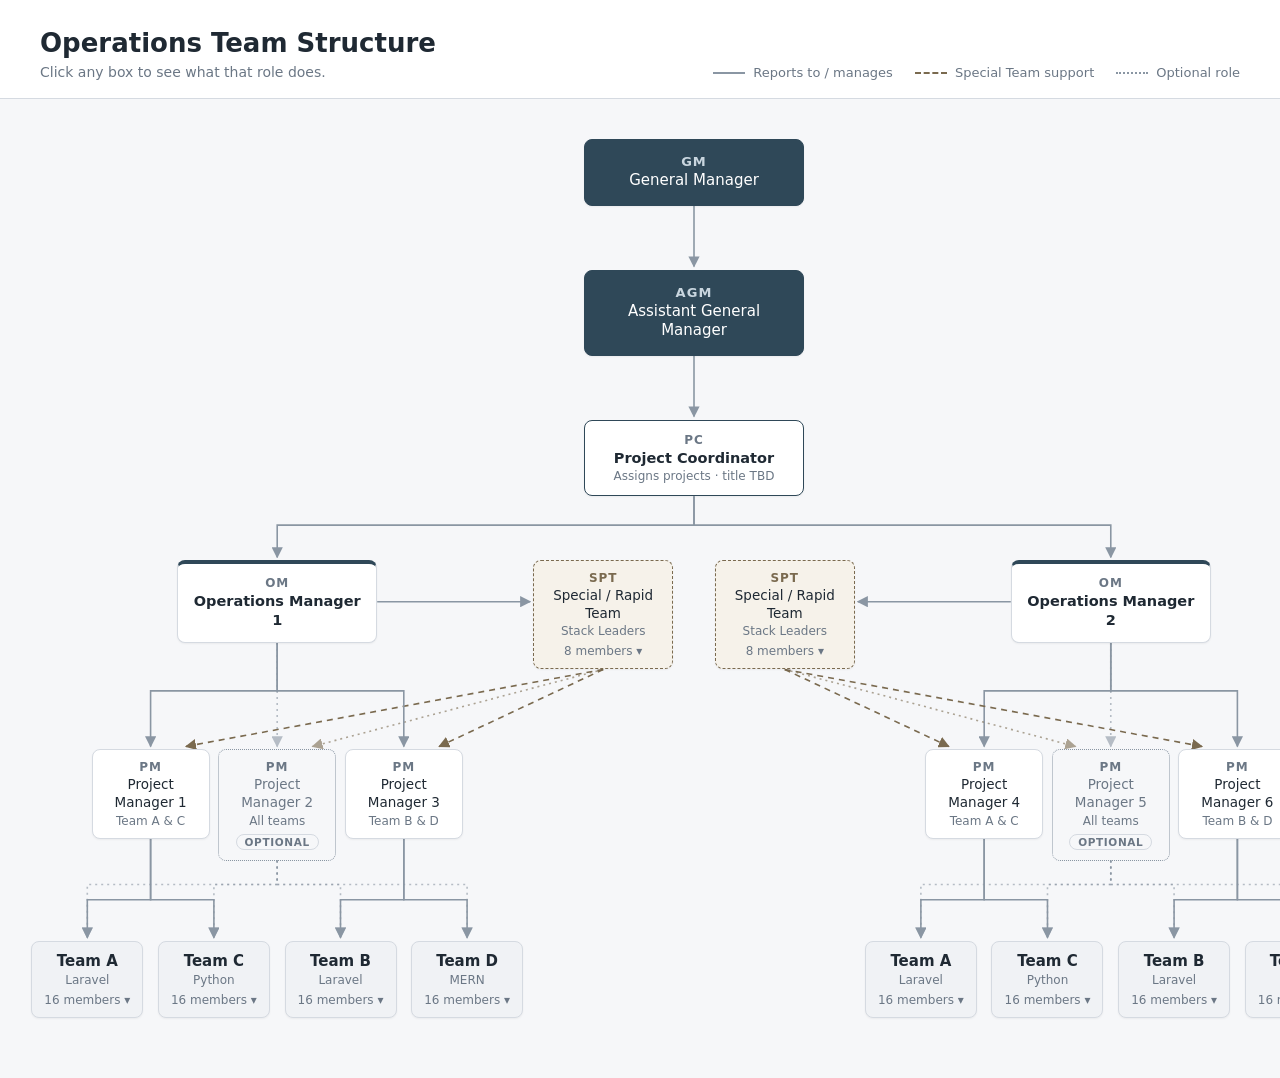
==== index.html @ 200f3fa3 "V1" ====
<!DOCTYPE html>
<html lang="en">
<head>
  <meta charset="UTF-8">
  <meta name="viewport" content="width=device-width, initial-scale=1.0">
  <title>Operations Team Structure</title>
  <link rel="stylesheet" href="style.css">
</head>
<body>

  <header class="page-header">
    <div>
      <h1>Operations Team Structure</h1>
      <p class="hint">Click any box to see what that role does.</p>
    </div>
    <ul class="legend">
      <li><span class="legend-line solid"></span> Reports to / manages</li>
      <li><span class="legend-line dashed"></span> Special Team support</li>
      <li><span class="legend-line optional"></span> Optional role</li>
    </ul>
  </header>

  <main class="chart-scroll">
    <div class="chart" id="chart">
      <svg class="lines" id="lines" aria-hidden="true"></svg>

      <!-- Level 1 -->
      <div class="level">
        <button class="node node--exec" data-id="gm">
          <span class="node-abbr">GM</span>
          <span class="node-title">General Manager</span>
        </button>
      </div>

      <!-- Level 2 -->
      <div class="level">
        <button class="node node--exec" data-id="agm">
          <span class="node-abbr">AGM</span>
          <span class="node-title">Assistant General Manager</span>
        </button>
      </div>

      <!-- Level 3: assigns the projects (final title not decided yet) -->
      <div class="level">
        <button class="node node--pc" data-id="pc">
          <span class="node-abbr">PC</span>
          <span class="node-title">Project Coordinator</span>
          <span class="node-sub">Assigns projects · title TBD</span>
        </button>
      </div>

      <!-- Operations Managers, Special Team, Project Managers, Teams -->
      <div class="org">
        <!-- Operations Manager 1 side -->
        <section class="side side--1">
          <button class="node node--om" data-id="om-1" style="grid-area: om">
            <span class="node-abbr">OM</span>
            <span class="node-title">Operations Manager 1</span>
          </button>
          <button class="node node--special" data-id="spt-1" style="grid-area: spt">
            <span class="node-abbr">SPT</span>
            <span class="node-title">Special / Rapid Team</span>
            <span class="node-sub">Stack Leaders</span>
            <span class="node-meta"></span>
          </button>

          <button class="node node--pm" data-id="pm-1ac" style="grid-area: pac">
            <span class="node-abbr">PM</span><span class="node-title">Project Manager 1</span>
            <span class="node-sub">Team A &amp; C</span>
          </button>
          <button class="node node--pm node--optional" data-id="pm-1all" style="grid-area: pall">
            <span class="node-abbr">PM</span><span class="node-title">Project Manager 2</span>
            <span class="node-sub">All teams</span>
            <span class="node-tag">Optional</span>
          </button>
          <button class="node node--pm" data-id="pm-1bd" style="grid-area: pbd">
            <span class="node-abbr">PM</span><span class="node-title">Project Manager 3</span>
            <span class="node-sub">Team B &amp; D</span>
          </button>

          <button class="node node--team" data-id="team-1a" style="grid-area: ta">
            <span class="node-title">Team A</span><span class="node-sub">Laravel</span><span class="node-meta"></span>
          </button>
          <button class="node node--team" data-id="team-1c" style="grid-area: tc">
            <span class="node-title">Team C</span><span class="node-sub">Python</span><span class="node-meta"></span>
          </button>
          <button class="node node--team" data-id="team-1b" style="grid-area: tb">
            <span class="node-title">Team B</span><span class="node-sub">Laravel</span><span class="node-meta"></span>
          </button>
          <button class="node node--team" data-id="team-1d" style="grid-area: td">
            <span class="node-title">Team D</span><span class="node-sub">MERN</span><span class="node-meta"></span>
          </button>
        </section>

        <!-- Operations Manager 2 side -->
        <section class="side side--2">
          <button class="node node--om" data-id="om-2" style="grid-area: om">
            <span class="node-abbr">OM</span>
            <span class="node-title">Operations Manager 2</span>
          </button>
          <button class="node node--special" data-id="spt-2" style="grid-area: spt">
            <span class="node-abbr">SPT</span>
            <span class="node-title">Special / Rapid Team</span>
            <span class="node-sub">Stack Leaders</span>
            <span class="node-meta"></span>
          </button>

          <button class="node node--pm" data-id="pm-2ac" style="grid-area: pac">
            <span class="node-abbr">PM</span><span class="node-title">Project Manager 4</span>
            <span class="node-sub">Team A &amp; C</span>
          </button>
          <button class="node node--pm node--optional" data-id="pm-2all" style="grid-area: pall">
            <span class="node-abbr">PM</span><span class="node-title">Project Manager 5</span>
            <span class="node-sub">All teams</span>
            <span class="node-tag">Optional</span>
          </button>
          <button class="node node--pm" data-id="pm-2bd" style="grid-area: pbd">
            <span class="node-abbr">PM</span><span class="node-title">Project Manager 6</span>
            <span class="node-sub">Team B &amp; D</span>
          </button>

          <button class="node node--team" data-id="team-2a" style="grid-area: ta">
            <span class="node-title">Team A</span><span class="node-sub">Laravel</span><span class="node-meta"></span>
          </button>
          <button class="node node--team" data-id="team-2c" style="grid-area: tc">
            <span class="node-title">Team C</span><span class="node-sub">Python</span><span class="node-meta"></span>
          </button>
          <button class="node node--team" data-id="team-2b" style="grid-area: tb">
            <span class="node-title">Team B</span><span class="node-sub">Laravel</span><span class="node-meta"></span>
          </button>
          <button class="node node--team" data-id="team-2d" style="grid-area: td">
            <span class="node-title">Team D</span><span class="node-sub">MERN</span><span class="node-meta"></span>
          </button>
        </section>
      </div>
    </div>
  </main>


  <script src="script.js"></script>
</body>
</html>
---- style.css ----
:root {
  --bg: #f6f7f9;
  --surface: #ffffff;
  --text: #1f2933;
  --muted: #6b7785;
  --border: #d5dae1;
  --accent: #2f4858;       /* dark slate – the only strong colour */
  --accent-soft: #e8eef2;
  --line: #8a96a3;
  --special: #7a6a4f;      /* muted brown for the Special Team */
  --special-soft: #f6f2ea;
}

* { box-sizing: border-box; }

body {
  margin: 0;
  font-family: "Segoe UI", system-ui, -apple-system, Roboto, Arial, sans-serif;
  background: var(--bg);
  color: var(--text);
}

/* ---------- Header ---------- */
.page-header {
  display: flex;
  justify-content: space-between;
  align-items: flex-end;
  flex-wrap: wrap;
  gap: 16px;
  padding: 28px 40px 18px;
  border-bottom: 1px solid var(--border);
  background: var(--surface);
}
.page-header h1 { margin: 0; font-size: 26px; font-weight: 600; }
.hint { margin: 6px 0 0; color: var(--muted); font-size: 14px; }

.legend { list-style: none; margin: 0; padding: 0; display: flex; gap: 22px; font-size: 13px; color: var(--muted); }
.legend li { display: flex; align-items: center; gap: 8px; }
.legend-line { width: 32px; border-top: 2px solid var(--line); }
.legend-line.dashed { border-top: 2px dashed var(--special); }
.legend-line.optional { border-top: 2px dotted var(--line); }

/* ---------- Chart ---------- */
.chart-scroll { overflow-x: auto; padding: 40px 24px 60px; }

.chart {
  position: relative;
  min-width: 1340px;
  max-width: 1600px;
  margin: 0 auto;
}

.lines {
  position: absolute;
  inset: 0;
  width: 100%;
  height: 100%;
  pointer-events: none;
  overflow: visible;
}
.lines path { fill: none; stroke: var(--line); stroke-width: 1.6; transition: opacity .2s; }
.lines path.dashed { stroke: var(--special); stroke-dasharray: 6 5; }
.lines path.optional { stroke-dasharray: 2 4; opacity: .6; }
.lines marker path { fill: var(--line); stroke: none; }
.lines marker#arrow-special path { fill: var(--special); }

/* When a box is selected, fade the lines that are not connected to it */
.chart.has-selection .lines path.edge { opacity: .15; }
.chart.has-selection .lines path.edge.active { opacity: 1; stroke-width: 2.2; }

.level { display: flex; justify-content: center; margin-bottom: 64px; }

.org {
  display: grid;
  grid-template-columns: 1fr 1fr;
  gap: 36px;
}

/* Each side uses 8 narrow columns (every team takes 2) plus one column
   for its Special Team, which sits on the inner side next to the OM. */
.side {
  display: grid;
  row-gap: 80px;
  align-items: start;  /* expanding a team box must not move its neighbours */
  justify-items: center;
}
.side--1 {
  grid-template-columns: repeat(8, 1fr) 2.3fr;
  grid-template-areas:
    "om om om  om   om   om  om om spt"
    ".  pac pac pall pall pbd pbd . ."
    "ta ta tc  tc   tb   tb  td td .";
}
.side--2 {
  grid-template-columns: 2.3fr repeat(8, 1fr);
  grid-template-areas:
    "spt om om  om   om   om  om  om om"
    ".   .  pac pac  pall pall pbd pbd ."
    ".   ta ta  tc   tc   tb  tb  td td";
}

/* ---------- Boxes ---------- */
.node {
  position: relative;
  z-index: 1;
  display: flex;
  flex-direction: column;
  align-items: center;
  gap: 2px;
  width: 132px;
  padding: 10px 8px;
  font: inherit;
  color: var(--text);
  background: var(--surface);
  border: 1px solid var(--border);
  border-radius: 8px;
  box-shadow: 0 1px 2px rgba(0, 0, 0, .05);
  cursor: pointer;
  transition: transform .15s, box-shadow .15s, border-color .15s;
}
.node:hover,
.node:focus-visible {
  transform: translateY(-2px);
  box-shadow: 0 6px 16px rgba(0, 0, 0, .09);
  border-color: var(--accent);
  outline: none;
}
.node.selected { border-color: var(--accent); box-shadow: 0 0 0 3px var(--accent-soft); }

.node-abbr { font-size: 12px; font-weight: 700; letter-spacing: .08em; color: var(--muted); }
.node-title { font-size: 13.5px; font-weight: 500; line-height: 1.3; text-align: center; }

.node--exec { width: 220px; padding: 14px; background: var(--accent); border-color: var(--accent); color: #fff; }
.node--exec .node-abbr { color: #c9d6df; font-size: 13px; }
.node--exec .node-title { font-size: 15px; }
.node--exec.selected { box-shadow: 0 0 0 4px #b8c7d1; }

.node--om { width: 200px; padding: 12px; border-top: 4px solid var(--accent); }
.node--om .node-title { font-size: 14.5px; font-weight: 600; }

.node-sub { font-size: 12px; color: var(--muted); }
.node-meta { margin-top: 4px; font-size: 12px; color: var(--muted); }
.node-meta:empty { display: none; }

.node--pm { width: 118px; padding: 10px 6px; }
.node--team { width: 112px; padding: 10px 6px; background: #f0f2f5; }
.node--team .node-title { font-size: 15px; font-weight: 600; }

.node--special { width: 140px; background: var(--special-soft); border: 1.5px dashed var(--special); }
.node--special .node-abbr { color: var(--special); }

/* ---------- Expandable team list ---------- */
.node[aria-expanded] .node-meta::after { content: " ▾"; }
.node.expanded .node-meta::after { content: " ▴"; }

.node-roster { display: none; width: 100%; margin-top: 8px; padding-top: 6px; border-top: 1px solid var(--border); }
.node.expanded .node-roster { display: block; }
.node.expanded { border-color: var(--accent); box-shadow: 0 6px 16px rgba(0, 0, 0, .09); }

.roster-row { display: flex; justify-content: space-between; gap: 6px; padding: 3px 2px; font-size: 12px; text-align: left; }
.roster-row b { font-weight: 600; color: var(--muted); }
.roster-total { margin-top: 2px; padding-top: 5px; border-top: 1px solid var(--border); }
.roster-total span, .roster-total b { font-weight: 600; color: var(--text); }
.roster-note { display: block; margin-top: 6px; font-size: 11px; color: var(--muted); text-align: center; }

/* ---------- Project Coordinator (title not final) ---------- */
.node--pc { width: 220px; padding: 12px; border: 1.5px solid var(--accent); }
.node--pc .node-title { font-size: 14.5px; font-weight: 600; }

/* ---------- Optional role ---------- */
.node--optional { background: transparent; border: 1.5px dotted var(--line); box-shadow: none; }
.node--optional .node-title, .node--optional .node-abbr { color: var(--muted); }
.node-tag {
  margin-top: 4px;
  padding: 1px 8px;
  font-size: 10.5px;
  font-weight: 600;
  letter-spacing: .06em;
  text-transform: uppercase;
  color: var(--muted);
  border: 1px solid var(--border);
  border-radius: 999px;
}

.roster-note--strong { color: var(--special); font-weight: 600; }

/* ---------- Role note card (appears next to the clicked box) ---------- */
.note {
  position: absolute;
  z-index: 5;
  width: 320px;
  padding: 16px 18px 14px;
  background: var(--surface);
  border: 1px solid var(--border);
  border-radius: 10px;
  box-shadow: 0 10px 30px rgba(20, 28, 36, .14);
  opacity: 0;
  transform: translateX(-6px);
  transition: opacity .18s ease, transform .18s ease;
}
.note.note--left { transform: translateX(6px); }
.note.show { opacity: 1; transform: none; }

/* Small pointer toward the selected box */
.note::before {
  content: "";
  position: absolute;
  top: var(--caret-y, 24px);
  left: -7px;
  width: 12px;
  height: 12px;
  background: var(--surface);
  border-left: 1px solid var(--border);
  border-bottom: 1px solid var(--border);
  transform: translateY(-50%) rotate(45deg);
}
.note.note--left::before { left: auto; right: -7px; transform: translateY(-50%) rotate(-135deg); }

.note-close {
  position: absolute;
  top: 8px;
  right: 8px;
  width: 28px;
  height: 28px;
  font-size: 20px;
  line-height: 1;
  color: var(--muted);
  background: none;
  border: 1px solid transparent;
  border-radius: 6px;
  cursor: pointer;
}
.note-close:hover { border-color: var(--border); color: var(--text); }

.note-head { display: flex; align-items: flex-start; gap: 10px; padding-right: 26px; }
.note-badge {
  flex-shrink: 0;
  padding: 3px 8px;
  font-size: 11px;
  font-weight: 700;
  letter-spacing: .06em;
  color: var(--accent);
  background: var(--accent-soft);
  border-radius: 999px;
}
.note h2 { margin: 0; font-size: 16px; line-height: 1.3; }
.note-context { margin: 2px 0 0; font-size: 12px; color: var(--muted); }
.note-optional {
  padding: 1px 6px;
  font-size: 10px;
  font-weight: 600;
  letter-spacing: .06em;
  text-transform: uppercase;
  color: var(--muted);
  border: 1px solid var(--border);
  border-radius: 999px;
  vertical-align: middle;
}

.note-short {
  margin: 12px 0;
  padding-left: 10px;
  font-size: 13.5px;
  line-height: 1.5;
  border-left: 3px solid var(--accent);
}

.note-io { display: grid; grid-template-columns: 70px 1fr; gap: 6px 10px; margin: 0 0 10px; font-size: 12.5px; line-height: 1.45; }
.note-io dt { font-weight: 600; color: var(--muted); }
.note-io dd { margin: 0; }

.note-duties { border-top: 1px solid var(--border); padding-top: 8px; font-size: 12.5px; }
.note-duties summary { cursor: pointer; font-weight: 600; color: var(--accent); }
.note-duties ul { margin: 8px 0 0; padding-left: 18px; line-height: 1.5; }

.note-flow {
  display: flex;
  flex-wrap: wrap;
  align-items: center;
  gap: 4px;
  margin-top: 10px;
  padding-top: 10px;
  border-top: 1px solid var(--border);
  font-size: 11px;
  color: var(--muted);
}
.note-flow span { padding: 2px 6px; border-radius: 4px; }
.note-flow span.current { color: #fff; background: var(--accent); font-weight: 600; }
.note-flow i { font-style: normal; }
.note-flow-alt { margin: 0; line-height: 1.45; }
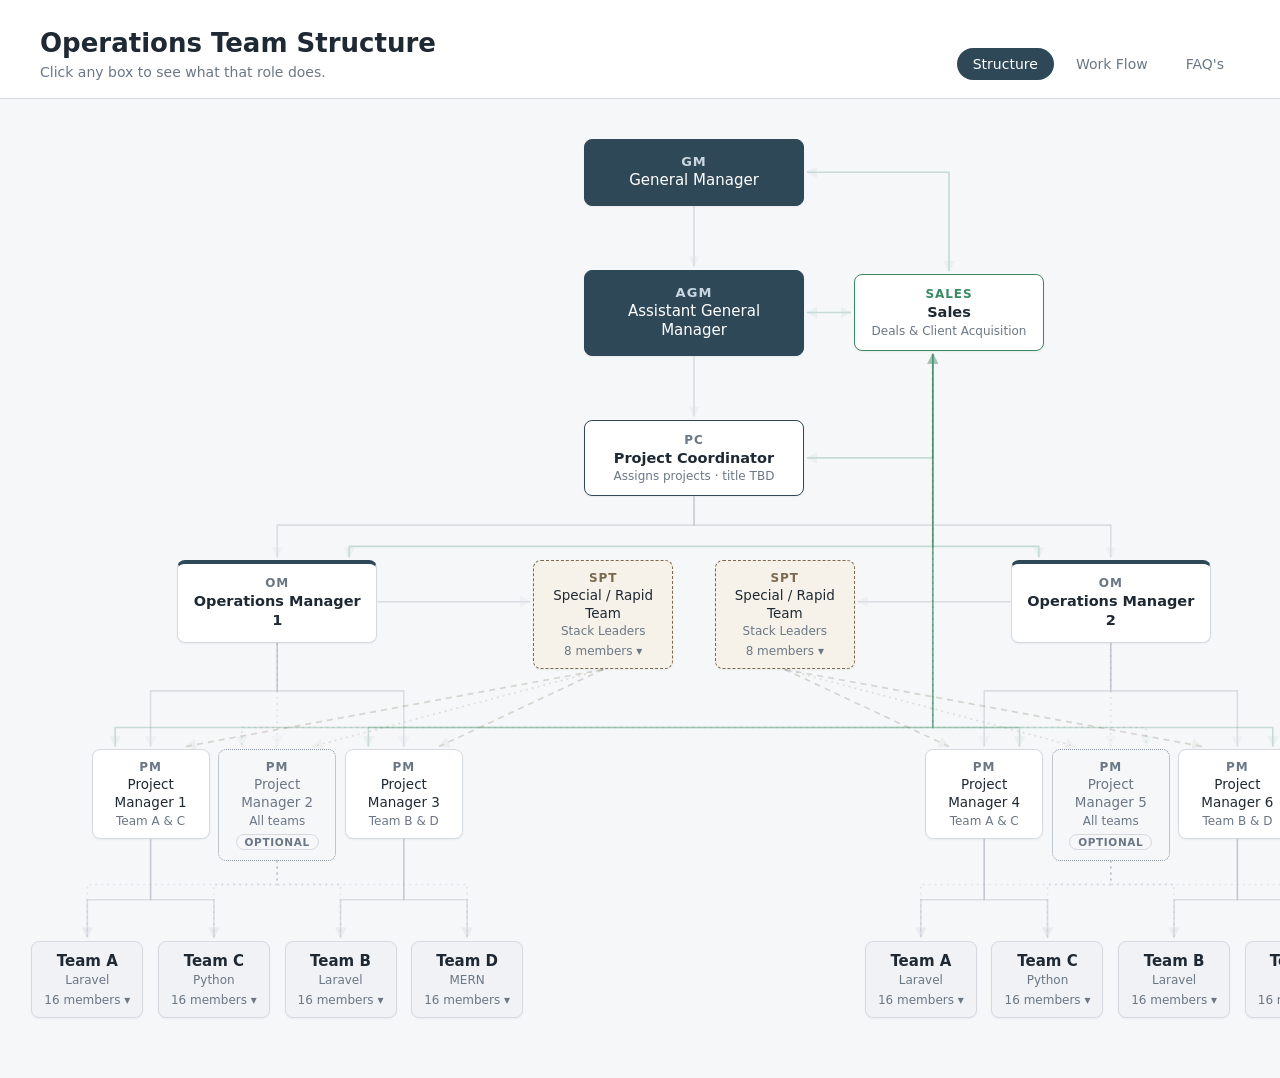
==== commit b96979e6: "Updated" ====
--- a/index.html
+++ b/index.html
@@ -1,11 +1,13 @@
 <!DOCTYPE html>
 <html lang="en">
+
 <head>
   <meta charset="UTF-8">
   <meta name="viewport" content="width=device-width, initial-scale=1.0">
   <title>Operations Team Structure</title>
   <link rel="stylesheet" href="style.css">
 </head>
+
 <body>
 
   <header class="page-header">
@@ -13,11 +15,13 @@
       <h1>Operations Team Structure</h1>
       <p class="hint">Click any box to see what that role does.</p>
     </div>
-    <ul class="legend">
-      <li><span class="legend-line solid"></span> Reports to / manages</li>
-      <li><span class="legend-line dashed"></span> Special Team support</li>
-      <li><span class="legend-line optional"></span> Optional role</li>
-    </ul>
+    <nav class="top-nav" aria-label="Main">
+      <ul>
+        <li><a href="index.html" class="active" aria-current="page">Structure</a></li>
+        <li><a href="workflow.html">Work Flow</a></li>
+        <li><a href="faq.html">FAQ's</a></li>
+      </ul>
+    </nav>
   </header>
 
   <main class="chart-scroll">
@@ -33,10 +37,15 @@
       </div>
 
       <!-- Level 2 -->
-      <div class="level">
+      <div class="level level--with-sales">
         <button class="node node--exec" data-id="agm">
           <span class="node-abbr">AGM</span>
           <span class="node-title">Assistant General Manager</span>
+        </button>
+        <button class="node node--sales" data-id="sales">
+          <span class="node-abbr">SALES</span>
+          <span class="node-title">Sales</span>
+          <span class="node-sub">Deals &amp; Client Acquisition</span>
         </button>
       </div>
 
@@ -139,4 +148,5 @@
 
   <script src="script.js"></script>
 </body>
-</html>
+
+</html>
--- a/style.css
+++ b/style.css
@@ -4,20 +4,42 @@
   --text: #1f2933;
   --muted: #6b7785;
   --border: #d5dae1;
-  --accent: #2f4858;       /* dark slate – the only strong colour */
+  --accent: #2f4858;
+  /* dark slate – the only strong colour */
   --accent-soft: #e8eef2;
   --line: #8a96a3;
-  --special: #7a6a4f;      /* muted brown for the Special Team */
+  --special: #7a6a4f;
+  /* muted brown for the Special Team */
   --special-soft: #f6f2ea;
-}
-
-* { box-sizing: border-box; }
+  --sales: #3b8a64;
+  /* green for links with Sales */
+}
+
+* {
+  box-sizing: border-box;
+}
 
 body {
   margin: 0;
   font-family: "Segoe UI", system-ui, -apple-system, Roboto, Arial, sans-serif;
   background: var(--bg);
   color: var(--text);
+}
+
+/* ---------- Placeholder pages ---------- */
+.page-body {
+  max-width: 900px;
+  margin: 0 auto;
+  padding: 40px 24px;
+}
+
+.placeholder {
+  padding: 40px;
+  text-align: center;
+  color: var(--muted);
+  background: var(--surface);
+  border: 1px dashed var(--border);
+  border-radius: 10px;
 }
 
 /* ---------- Header ---------- */
@@ -31,17 +53,56 @@
   border-bottom: 1px solid var(--border);
   background: var(--surface);
 }
-.page-header h1 { margin: 0; font-size: 26px; font-weight: 600; }
-.hint { margin: 6px 0 0; color: var(--muted); font-size: 14px; }
-
-.legend { list-style: none; margin: 0; padding: 0; display: flex; gap: 22px; font-size: 13px; color: var(--muted); }
-.legend li { display: flex; align-items: center; gap: 8px; }
-.legend-line { width: 32px; border-top: 2px solid var(--line); }
-.legend-line.dashed { border-top: 2px dashed var(--special); }
-.legend-line.optional { border-top: 2px dotted var(--line); }
+
+.page-header h1 {
+  margin: 0;
+  font-size: 26px;
+  font-weight: 600;
+}
+
+.hint {
+  margin: 6px 0 0;
+  color: var(--muted);
+  font-size: 14px;
+}
+
+/* ---------- Navigation (right side of the header) ---------- */
+.top-nav ul {
+  display: flex;
+  gap: 6px;
+  margin: 0;
+  padding: 0;
+  list-style: none;
+}
+
+.top-nav a {
+  display: block;
+  padding: 8px 16px;
+  font-size: 14px;
+  font-weight: 500;
+  color: var(--muted);
+  text-decoration: none;
+  border-radius: 999px;
+  transition: color .15s, background .15s;
+}
+
+.top-nav a:hover,
+.top-nav a:focus-visible {
+  color: var(--text);
+  background: var(--accent-soft);
+  outline: none;
+}
+
+.top-nav a.active {
+  color: #fff;
+  background: var(--accent);
+}
 
 /* ---------- Chart ---------- */
-.chart-scroll { overflow-x: auto; padding: 40px 24px 60px; }
+.chart-scroll {
+  overflow-x: auto;
+  padding: 40px 24px 60px;
+}
 
 .chart {
   position: relative;
@@ -58,17 +119,76 @@
   pointer-events: none;
   overflow: visible;
 }
-.lines path { fill: none; stroke: var(--line); stroke-width: 1.6; transition: opacity .2s; }
-.lines path.dashed { stroke: var(--special); stroke-dasharray: 6 5; }
-.lines path.optional { stroke-dasharray: 2 4; opacity: .6; }
-.lines marker path { fill: var(--line); stroke: none; }
-.lines marker#arrow-special path { fill: var(--special); }
+
+.lines path {
+  fill: none;
+  stroke: var(--line);
+  stroke-width: 1.6;
+  opacity: .25;
+  /* all lines stay faint until their box is hovered or selected */
+  transition: opacity .2s;
+}
+
+.lines path.dashed {
+  stroke: var(--special);
+  stroke-dasharray: 6 5;
+}
+
+.lines path.sales {
+  stroke: var(--sales);
+}
+
+.lines path.optional {
+  stroke-dasharray: 2 4;
+  opacity: .18;
+}
+
+.lines marker path {
+  fill: var(--line);
+  stroke: none;
+}
+
+.lines marker#arrow-special path {
+  fill: var(--special);
+}
+
+.lines marker#arrow-sales path {
+  fill: var(--sales);
+}
 
 /* When a box is selected, fade the lines that are not connected to it */
-.chart.has-selection .lines path.edge { opacity: .15; }
-.chart.has-selection .lines path.edge.active { opacity: 1; stroke-width: 2.2; }
-
-.level { display: flex; justify-content: center; margin-bottom: 64px; }
+.chart.has-selection .lines path.edge {
+  opacity: .15;
+}
+
+.chart.has-selection .lines path.edge.active {
+  opacity: 1;
+  stroke-width: 2.2;
+}
+
+/* Hovering a box lights up the lines connected to it */
+.chart .lines path.edge.hover {
+  opacity: 1;
+  stroke-width: 2.2;
+}
+
+.level {
+  display: flex;
+  justify-content: center;
+  margin-bottom: 64px;
+}
+
+.level--with-sales {
+  position: relative;
+  display: flex;
+  justify-content: center;
+  align-items: center;
+}
+
+.level--with-sales .node--sales {
+  position: absolute;
+  left: calc(50% + 160px);
+}
 
 .org {
   display: grid;
@@ -81,9 +201,11 @@
 .side {
   display: grid;
   row-gap: 80px;
-  align-items: start;  /* expanding a team box must not move its neighbours */
+  align-items: start;
+  /* expanding a team box must not move its neighbours */
   justify-items: center;
 }
+
 .side--1 {
   grid-template-columns: repeat(8, 1fr) 2.3fr;
   grid-template-areas:
@@ -91,6 +213,7 @@
     ".  pac pac pall pall pbd pbd . ."
     "ta ta tc  tc   tb   tb  td td .";
 }
+
 .side--2 {
   grid-template-columns: 2.3fr repeat(8, 1fr);
   grid-template-areas:
@@ -118,6 +241,7 @@
   cursor: pointer;
   transition: transform .15s, box-shadow .15s, border-color .15s;
 }
+
 .node:hover,
 .node:focus-visible {
   transform: translateY(-2px);
@@ -125,51 +249,200 @@
   border-color: var(--accent);
   outline: none;
 }
-.node.selected { border-color: var(--accent); box-shadow: 0 0 0 3px var(--accent-soft); }
-
-.node-abbr { font-size: 12px; font-weight: 700; letter-spacing: .08em; color: var(--muted); }
-.node-title { font-size: 13.5px; font-weight: 500; line-height: 1.3; text-align: center; }
-
-.node--exec { width: 220px; padding: 14px; background: var(--accent); border-color: var(--accent); color: #fff; }
-.node--exec .node-abbr { color: #c9d6df; font-size: 13px; }
-.node--exec .node-title { font-size: 15px; }
-.node--exec.selected { box-shadow: 0 0 0 4px #b8c7d1; }
-
-.node--om { width: 200px; padding: 12px; border-top: 4px solid var(--accent); }
-.node--om .node-title { font-size: 14.5px; font-weight: 600; }
-
-.node-sub { font-size: 12px; color: var(--muted); }
-.node-meta { margin-top: 4px; font-size: 12px; color: var(--muted); }
-.node-meta:empty { display: none; }
-
-.node--pm { width: 118px; padding: 10px 6px; }
-.node--team { width: 112px; padding: 10px 6px; background: #f0f2f5; }
-.node--team .node-title { font-size: 15px; font-weight: 600; }
-
-.node--special { width: 140px; background: var(--special-soft); border: 1.5px dashed var(--special); }
-.node--special .node-abbr { color: var(--special); }
+
+.node.selected {
+  border-color: var(--accent);
+  box-shadow: 0 0 0 3px var(--accent-soft);
+}
+
+.node-abbr {
+  font-size: 12px;
+  font-weight: 700;
+  letter-spacing: .08em;
+  color: var(--muted);
+}
+
+.node-title {
+  font-size: 13.5px;
+  font-weight: 500;
+  line-height: 1.3;
+  text-align: center;
+}
+
+.node--exec {
+  width: 220px;
+  padding: 14px;
+  background: var(--accent);
+  border-color: var(--accent);
+  color: #fff;
+}
+
+.node--exec .node-abbr {
+  color: #c9d6df;
+  font-size: 13px;
+}
+
+.node--exec .node-title {
+  font-size: 15px;
+}
+
+.node--exec.selected {
+  box-shadow: 0 0 0 4px #b8c7d1;
+}
+
+.node--om {
+  width: 200px;
+  padding: 12px;
+  border-top: 4px solid var(--accent);
+}
+
+.node--om .node-title {
+  font-size: 14.5px;
+  font-weight: 600;
+}
+
+.node-sub {
+  font-size: 12px;
+  color: var(--muted);
+}
+
+.node-meta {
+  margin-top: 4px;
+  font-size: 12px;
+  color: var(--muted);
+}
+
+.node-meta:empty {
+  display: none;
+}
+
+.node--pm {
+  width: 118px;
+  padding: 10px 6px;
+}
+
+.node--team {
+  width: 112px;
+  padding: 10px 6px;
+  background: #f0f2f5;
+}
+
+.node--team .node-title {
+  font-size: 15px;
+  font-weight: 600;
+}
+
+.node--special {
+  width: 140px;
+  background: var(--special-soft);
+  border: 1.5px dashed var(--special);
+}
+
+.node--special .node-abbr {
+  color: var(--special);
+}
 
 /* ---------- Expandable team list ---------- */
-.node[aria-expanded] .node-meta::after { content: " ▾"; }
-.node.expanded .node-meta::after { content: " ▴"; }
-
-.node-roster { display: none; width: 100%; margin-top: 8px; padding-top: 6px; border-top: 1px solid var(--border); }
-.node.expanded .node-roster { display: block; }
-.node.expanded { border-color: var(--accent); box-shadow: 0 6px 16px rgba(0, 0, 0, .09); }
-
-.roster-row { display: flex; justify-content: space-between; gap: 6px; padding: 3px 2px; font-size: 12px; text-align: left; }
-.roster-row b { font-weight: 600; color: var(--muted); }
-.roster-total { margin-top: 2px; padding-top: 5px; border-top: 1px solid var(--border); }
-.roster-total span, .roster-total b { font-weight: 600; color: var(--text); }
-.roster-note { display: block; margin-top: 6px; font-size: 11px; color: var(--muted); text-align: center; }
+.node[aria-expanded] .node-meta::after {
+  content: " ▾";
+}
+
+.node.expanded .node-meta::after {
+  content: " ▴";
+}
+
+.node-roster {
+  display: none;
+  width: 100%;
+  margin-top: 8px;
+  padding-top: 6px;
+  border-top: 1px solid var(--border);
+}
+
+.node.expanded .node-roster {
+  display: block;
+}
+
+.node.expanded {
+  border-color: var(--accent);
+  box-shadow: 0 6px 16px rgba(0, 0, 0, .09);
+}
+
+.roster-row {
+  display: flex;
+  justify-content: space-between;
+  gap: 6px;
+  padding: 3px 2px;
+  font-size: 12px;
+  text-align: left;
+}
+
+.roster-row b {
+  font-weight: 600;
+  color: var(--muted);
+}
+
+.roster-total {
+  margin-top: 2px;
+  padding-top: 5px;
+  border-top: 1px solid var(--border);
+}
+
+.roster-total span,
+.roster-total b {
+  font-weight: 600;
+  color: var(--text);
+}
+
+.roster-note {
+  display: block;
+  margin-top: 6px;
+  font-size: 11px;
+  color: var(--muted);
+  text-align: center;
+}
 
 /* ---------- Project Coordinator (title not final) ---------- */
-.node--pc { width: 220px; padding: 12px; border: 1.5px solid var(--accent); }
-.node--pc .node-title { font-size: 14.5px; font-weight: 600; }
+.node--pc {
+  width: 220px;
+  padding: 12px;
+  border: 1.5px solid var(--accent);
+}
+
+.node--pc .node-title {
+  font-size: 14.5px;
+  font-weight: 600;
+}
+
+/* ---------- Sales Node ---------- */
+.node--sales {
+  width: 190px;
+  padding: 12px;
+  background: #ffffff;
+  border: 1.5px solid var(--sales);
+}
+
+.node--sales .node-abbr {
+  color: var(--sales);
+}
+
+.node--sales .node-title {
+  font-size: 14.5px;
+  font-weight: 600;
+}
 
 /* ---------- Optional role ---------- */
-.node--optional { background: transparent; border: 1.5px dotted var(--line); box-shadow: none; }
-.node--optional .node-title, .node--optional .node-abbr { color: var(--muted); }
+.node--optional {
+  background: transparent;
+  border: 1.5px dotted var(--line);
+  box-shadow: none;
+}
+
+.node--optional .node-title,
+.node--optional .node-abbr {
+  color: var(--muted);
+}
+
 .node-tag {
   margin-top: 4px;
   padding: 1px 8px;
@@ -182,14 +455,19 @@
   border-radius: 999px;
 }
 
-.roster-note--strong { color: var(--special); font-weight: 600; }
+.roster-note--strong {
+  color: var(--special);
+  font-weight: 600;
+}
 
 /* ---------- Role note card (appears next to the clicked box) ---------- */
 .note {
   position: absolute;
   z-index: 5;
-  width: 320px;
-  padding: 16px 18px 14px;
+  width: 340px;
+  max-height: calc(100vh - 60px);
+  overflow-y: auto;
+  padding: 16px 18px 16px;
   background: var(--surface);
   border: 1px solid var(--border);
   border-radius: 10px;
@@ -198,8 +476,24 @@
   transform: translateX(-6px);
   transition: opacity .18s ease, transform .18s ease;
 }
-.note.note--left { transform: translateX(6px); }
-.note.show { opacity: 1; transform: none; }
+
+.note::-webkit-scrollbar {
+  width: 5px;
+}
+
+.note::-webkit-scrollbar-thumb {
+  background: #d5dae1;
+  border-radius: 3px;
+}
+
+.note.note--left {
+  transform: translateX(6px);
+}
+
+.note.show {
+  opacity: 1;
+  transform: none;
+}
 
 /* Small pointer toward the selected box */
 .note::before {
@@ -214,7 +508,12 @@
   border-bottom: 1px solid var(--border);
   transform: translateY(-50%) rotate(45deg);
 }
-.note.note--left::before { left: auto; right: -7px; transform: translateY(-50%) rotate(-135deg); }
+
+.note.note--left::before {
+  left: auto;
+  right: -7px;
+  transform: translateY(-50%) rotate(-135deg);
+}
 
 .note-close {
   position: absolute;
@@ -230,9 +529,19 @@
   border-radius: 6px;
   cursor: pointer;
 }
-.note-close:hover { border-color: var(--border); color: var(--text); }
-
-.note-head { display: flex; align-items: flex-start; gap: 10px; padding-right: 26px; }
+
+.note-close:hover {
+  border-color: var(--border);
+  color: var(--text);
+}
+
+.note-head {
+  display: flex;
+  align-items: flex-start;
+  gap: 10px;
+  padding-right: 26px;
+}
+
 .note-badge {
   flex-shrink: 0;
   padding: 3px 8px;
@@ -243,8 +552,19 @@
   background: var(--accent-soft);
   border-radius: 999px;
 }
-.note h2 { margin: 0; font-size: 16px; line-height: 1.3; }
-.note-context { margin: 2px 0 0; font-size: 12px; color: var(--muted); }
+
+.note h2 {
+  margin: 0;
+  font-size: 16px;
+  line-height: 1.3;
+}
+
+.note-context {
+  margin: 2px 0 0;
+  font-size: 12px;
+  color: var(--muted);
+}
+
 .note-optional {
   padding: 1px 6px;
   font-size: 10px;
@@ -259,32 +579,471 @@
 
 .note-short {
   margin: 12px 0;
-  padding-left: 10px;
-  font-size: 13.5px;
-  line-height: 1.5;
+  padding: 8px 10px;
+  font-size: 13px;
+  line-height: 1.45;
+  background: #f8fafc;
   border-left: 3px solid var(--accent);
-}
-
-.note-io { display: grid; grid-template-columns: 70px 1fr; gap: 6px 10px; margin: 0 0 10px; font-size: 12.5px; line-height: 1.45; }
-.note-io dt { font-weight: 600; color: var(--muted); }
-.note-io dd { margin: 0; }
-
-.note-duties { border-top: 1px solid var(--border); padding-top: 8px; font-size: 12.5px; }
-.note-duties summary { cursor: pointer; font-weight: 600; color: var(--accent); }
-.note-duties ul { margin: 8px 0 0; padding-left: 18px; line-height: 1.5; }
-
-.note-flow {
-  display: flex;
-  flex-wrap: wrap;
+  border-radius: 0 6px 6px 0;
+  color: #334155;
+}
+
+.note-tasks-header {
+  display: flex;
   align-items: center;
-  gap: 4px;
-  margin-top: 10px;
+  justify-content: space-between;
+  margin: 14px 0 8px;
   padding-top: 10px;
   border-top: 1px solid var(--border);
+}
+
+.note-tasks-title {
+  font-size: 11.5px;
+  font-weight: 700;
+  text-transform: uppercase;
+  letter-spacing: .06em;
+  color: var(--muted);
+}
+
+.note-tasks-count {
   font-size: 11px;
-  color: var(--muted);
-}
-.note-flow span { padding: 2px 6px; border-radius: 4px; }
-.note-flow span.current { color: #fff; background: var(--accent); font-weight: 600; }
-.note-flow i { font-style: normal; }
-.note-flow-alt { margin: 0; line-height: 1.45; }
+  font-weight: 600;
+  background: var(--accent-soft);
+  color: var(--accent);
+  padding: 2px 8px;
+  border-radius: 999px;
+}
+
+.note-tasks-list {
+  list-style: none;
+  margin: 0;
+  padding: 0;
+  display: flex;
+  flex-direction: column;
+  gap: 5px;
+}
+
+.note-tasks-list li {
+  display: flex;
+  align-items: flex-start;
+  gap: 8px;
+  padding: 5px 8px;
+  font-size: 12.5px;
+  line-height: 1.4;
+  color: var(--text);
+  background: #ffffff;
+  border: 1px solid #edf2f7;
+  border-radius: 6px;
+}
+
+.note-tasks-list li:hover {
+  background: #f8fafc;
+  border-color: #e2e8f0;
+}
+
+.note-task-check {
+  flex-shrink: 0;
+  display: inline-flex;
+  align-items: center;
+  justify-content: center;
+  width: 15px;
+  height: 15px;
+  margin-top: 1px;
+  font-size: 10px;
+  font-weight: 700;
+  color: var(--accent);
+  background: var(--accent-soft);
+  border-radius: 50%;
+}
+/* =========================================================
+   Work Flow page
+   ========================================================= */
+.page-body--wide {
+  max-width: 1200px;
+  padding-bottom: 80px;
+}
+
+.flow {
+  margin-bottom: 56px;
+  padding: 28px 28px 32px;
+  background: var(--surface);
+  border: 1px solid var(--border);
+  border-radius: 12px;
+}
+
+.flow-head {
+  display: flex;
+  align-items: flex-start;
+  gap: 14px;
+  margin-bottom: 28px;
+}
+
+.flow-num {
+  flex-shrink: 0;
+  display: grid;
+  place-items: center;
+  width: 34px;
+  height: 34px;
+  font-weight: 700;
+  color: #fff;
+  background: var(--accent);
+  border-radius: 50%;
+}
+
+.flow-head h2 {
+  margin: 2px 0 4px;
+  font-size: 20px;
+}
+
+.flow-head p {
+  margin: 0;
+  font-size: 14px;
+  color: var(--muted);
+}
+
+/* ---------- Step card ---------- */
+.step {
+  position: relative;
+  padding: 14px 16px;
+  background: var(--surface);
+  border: 1px solid var(--border);
+  border-top: 4px solid var(--accent);
+  border-radius: 8px;
+  box-shadow: 0 1px 2px rgba(0, 0, 0, .05);
+}
+
+.step-role {
+  display: block;
+  font-size: 11px;
+  font-weight: 700;
+  letter-spacing: .06em;
+  text-transform: uppercase;
+  color: var(--muted);
+}
+
+.step h3 {
+  margin: 4px 0 6px;
+  font-size: 15px;
+}
+
+.step p {
+  margin: 0;
+  font-size: 13px;
+  line-height: 1.45;
+  color: #475467;
+}
+
+.step--source {
+  border-top-color: var(--line);
+  background: #f0f2f5;
+}
+
+.step--dev {
+  border-top-color: var(--line);
+}
+
+.step--special {
+  background: var(--special-soft);
+  border: 1.5px dashed var(--special);
+  border-top: 4px solid var(--special);
+}
+
+.step--special .step-role {
+  color: var(--special);
+}
+
+.step--sales {
+  border-top-color: var(--sales);
+}
+
+.step--sales .step-role {
+  color: var(--sales);
+}
+
+/* ---------- Workflow 1: horizontal chain ---------- */
+.chain {
+  display: grid;
+  grid-template-columns: repeat(5, 1fr);
+  gap: 36px;
+  margin: 0;
+  padding: 0;
+  list-style: none;
+  counter-reset: step;
+}
+
+/* arrow to the next step */
+.chain .step:not(:last-child)::after {
+  content: "";
+  position: absolute;
+  top: 50%;
+  left: calc(100% + 5px);
+  width: 20px;
+  height: 2px;
+  transform: translateY(-50%);
+  background: var(--line);
+}
+
+.chain .step:not(:last-child)::before {
+  content: "";
+  position: absolute;
+  top: 50%;
+  left: calc(100% + 24px);
+  transform: translateY(-50%);
+  border: 6px solid transparent;
+  border-left: 8px solid var(--line);
+  border-right: 0;
+}
+
+/* ---------- Workflow 2: vertical flow with a branch ---------- */
+.flow2 {
+  display: grid;
+  grid-template-columns: 1fr 240px;
+  gap: 32px;
+  align-items: stretch;
+}
+
+.flow2-main {
+  display: flex;
+  flex-direction: column;
+  align-items: center;
+}
+
+.flow2-main > .step {
+  width: min(100%, 420px);
+}
+
+/* vertical arrow */
+.vline {
+  position: relative;
+  width: 2px;
+  height: 30px;
+  margin-bottom: 8px;
+  background: var(--line);
+}
+
+.vline::after {
+  content: "";
+  position: absolute;
+  bottom: -8px;
+  left: 50%;
+  transform: translateX(-50%);
+  border: 6px solid transparent;
+  border-top: 8px solid var(--line);
+  border-bottom: 0;
+}
+
+.decision {
+  display: grid;
+  place-items: center;
+  width: 150px;
+  height: 150px;
+  /* the rotated square pokes out ~31px above and below its box */
+  margin: 31px 0;
+  background: var(--accent-soft);
+  border: 1.5px solid var(--accent);
+  transform: rotate(45deg);
+  border-radius: 10px;
+}
+
+.decision span {
+  transform: rotate(-45deg);
+  font-size: 13px;
+  font-weight: 600;
+  text-align: center;
+  line-height: 1.35;
+}
+
+/* Two columns under the decision, joined by lines that split and merge */
+.branch {
+  position: relative;
+  display: grid;
+  grid-template-columns: 1fr 1fr;
+  gap: 32px;
+  width: 100%;
+  padding-top: 44px;
+}
+
+/* split: down from the diamond, across, down into each column */
+.branch::before {
+  content: "";
+  position: absolute;
+  top: 0;
+  left: calc(25% - 8px);
+  right: calc(25% - 8px);
+  height: 36px;
+  border: 2px solid var(--line);
+  border-bottom: 0;
+}
+
+.branch::after {
+  content: "";
+  position: absolute;
+  top: -31px;
+  left: 50%;
+  width: 2px;
+  height: 31px;
+  background: var(--line);
+}
+
+.branch-col {
+  position: relative;
+  display: flex;
+  flex-direction: column;
+  align-items: center;
+}
+
+.branch-col > .step {
+  width: 100%;
+}
+
+/* arrow tip into the first card of each column */
+.branch-col::before {
+  content: "";
+  position: absolute;
+  top: -8px;
+  left: 50%;
+  transform: translateX(-50%);
+  border: 6px solid transparent;
+  border-top: 8px solid var(--line);
+  border-bottom: 0;
+}
+
+.branch-label {
+  position: absolute;
+  top: -30px;
+  left: calc(50% + 10px);
+  padding: 1px 8px;
+  font-size: 11px;
+  font-weight: 700;
+  letter-spacing: .06em;
+  text-transform: uppercase;
+  color: var(--accent);
+  background: var(--accent-soft);
+  border-radius: 999px;
+}
+
+/* merge: down from each column, across, down into the final card */
+.merge {
+  position: relative;
+  width: calc(50% + 16px);
+  height: 22px;
+  margin-bottom: 30px;
+  border: 2px solid var(--line);
+  border-top: 0;
+}
+
+.merge::after {
+  content: "";
+  position: absolute;
+  top: 100%;
+  left: 50%;
+  width: 2px;
+  height: 22px;
+  transform: translateX(-50%);
+  background: var(--line);
+}
+
+.merge::before {
+  content: "";
+  position: absolute;
+  top: calc(100% + 22px);
+  left: 50%;
+  transform: translateX(-50%);
+  border: 6px solid transparent;
+  border-top: 8px solid var(--line);
+  border-bottom: 0;
+}
+
+/* PC deadline watch, runs next to the whole flow */
+.flow2-rail {
+  position: sticky;
+  top: 20px;
+  align-self: start;
+  padding: 16px;
+  background: var(--accent-soft);
+  border-left: 4px solid var(--accent);
+  border-radius: 8px;
+}
+
+.flow2-rail h3 {
+  margin: 4px 0 6px;
+  font-size: 15px;
+}
+
+.flow2-rail p {
+  margin: 0;
+  font-size: 13px;
+  line-height: 1.45;
+  color: #475467;
+}
+
+.rail-tag {
+  display: inline-block;
+  margin-top: 12px;
+  padding: 2px 10px;
+  font-size: 11px;
+  font-weight: 700;
+  letter-spacing: .06em;
+  text-transform: uppercase;
+  color: #fff;
+  background: var(--accent);
+  border-radius: 999px;
+}
+
+/* Key rules */
+.rules {
+  display: grid;
+  grid-template-columns: repeat(3, 1fr);
+  gap: 14px;
+  margin: 32px 0 0;
+  padding: 0;
+  list-style: none;
+}
+
+.rules li {
+  padding: 12px 14px;
+  font-size: 13px;
+  line-height: 1.45;
+  color: #475467;
+  background: #f8fafc;
+  border: 1px solid #edf2f7;
+  border-radius: 8px;
+}
+
+.rules b {
+  display: block;
+  margin-bottom: 2px;
+  color: var(--text);
+}
+
+/* ---------- Narrow screens: stack everything ---------- */
+@media (max-width: 900px) {
+  .chain {
+    grid-template-columns: 1fr;
+    gap: 30px;
+  }
+
+  .chain .step:not(:last-child)::after {
+    display: none;
+  }
+
+  .chain .step:not(:last-child)::before {
+    top: auto;
+    right: auto;
+    bottom: -22px;
+    left: 50%;
+    transform: translateX(-50%);
+    border: 6px solid transparent;
+    border-top: 8px solid var(--line);
+    border-bottom: 0;
+  }
+
+  .flow2,
+  .rules {
+    grid-template-columns: 1fr;
+  }
+
+  .flow {
+    padding: 20px 16px 24px;
+  }
+}
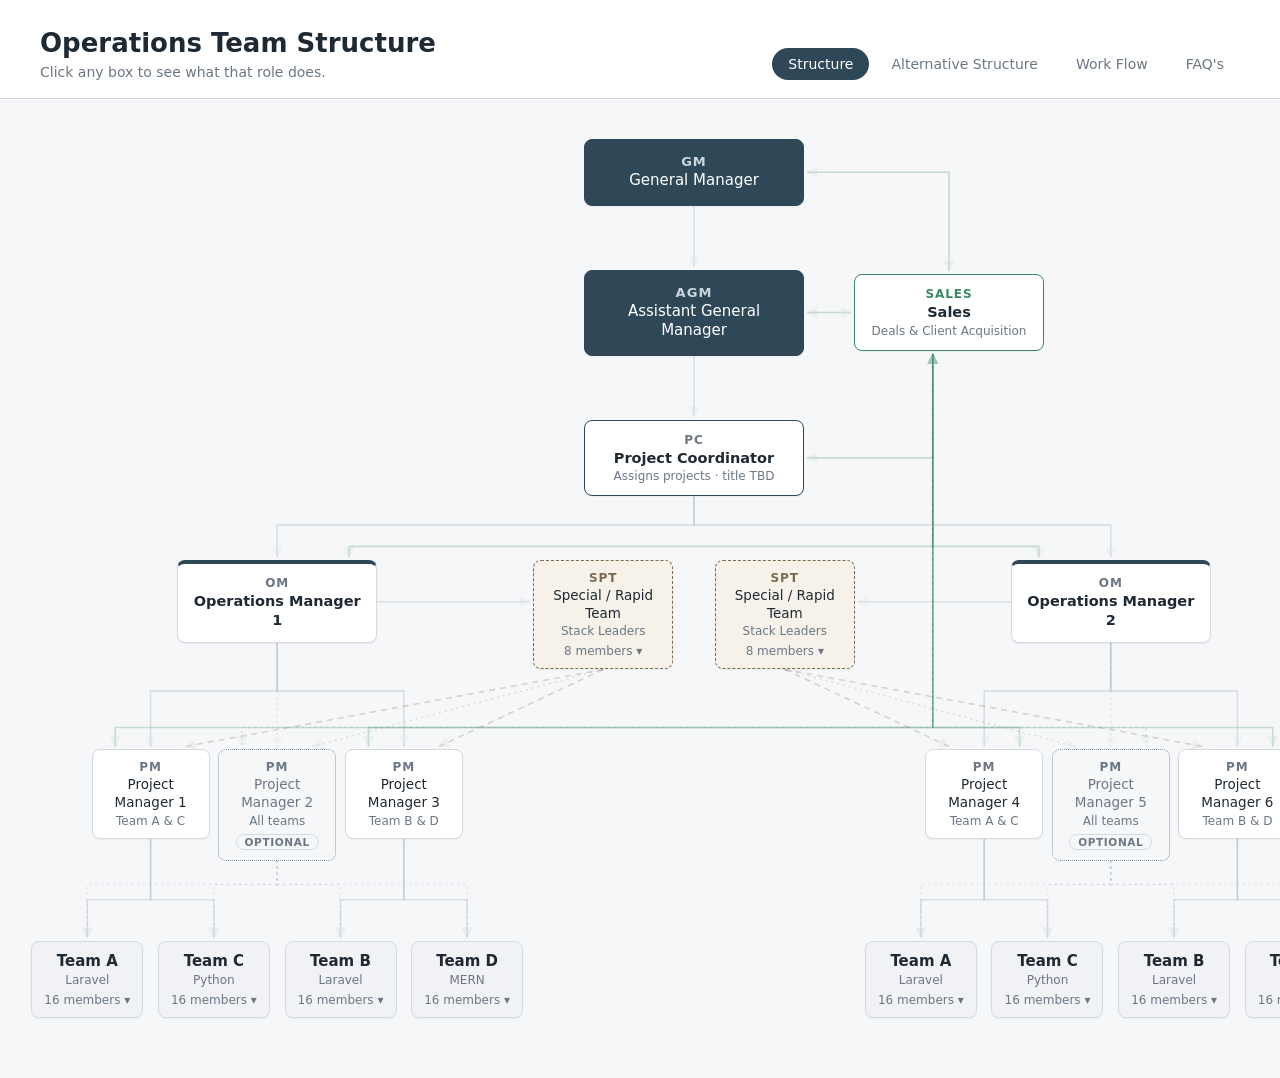
==== commit 43b5f9e1: "Add alternative structure page and related functionality" ====
--- a/index.html
+++ b/index.html
@@ -18,6 +18,7 @@
     <nav class="top-nav" aria-label="Main">
       <ul>
         <li><a href="index.html" class="active" aria-current="page">Structure</a></li>
+        <li><a href="alt-structure.html">Alternative Structure</a></li>
         <li><a href="workflow.html">Work Flow</a></li>
         <li><a href="faq.html">FAQ's</a></li>
       </ul>
@@ -146,7 +147,9 @@
   </main>
 
 
-  <script src="script.js"></script>
+  <script src="notes.js"></script>
+  <script src="structure.js"></script>
+  <script src="chart.js"></script>
 </body>
 
 </html>
--- a/style.css
+++ b/style.css
@@ -222,6 +222,21 @@
     ".   ta ta  tc   tc   tb  tb  td td";
 }
 
+/* Alternative structure: 6 team columns plus one for the Special Team,
+   which hangs straight off the Project Coordinator on the far right. */
+.alt-org {
+  display: grid;
+  grid-template-columns: repeat(6, 1fr) 1.3fr;
+  grid-template-areas:
+    ".   .   top top .   .   .  "
+    "om1 om1 om1 om2 om2 om2 .  "
+    "p1  p2  p3  p4  p5  p6  .  "
+    "t1  t2  t3  t4  t5  t6  spt";
+  row-gap: 64px;
+  align-items: start;
+  justify-items: center;
+}
+
 /* ---------- Boxes ---------- */
 .node {
   position: relative;
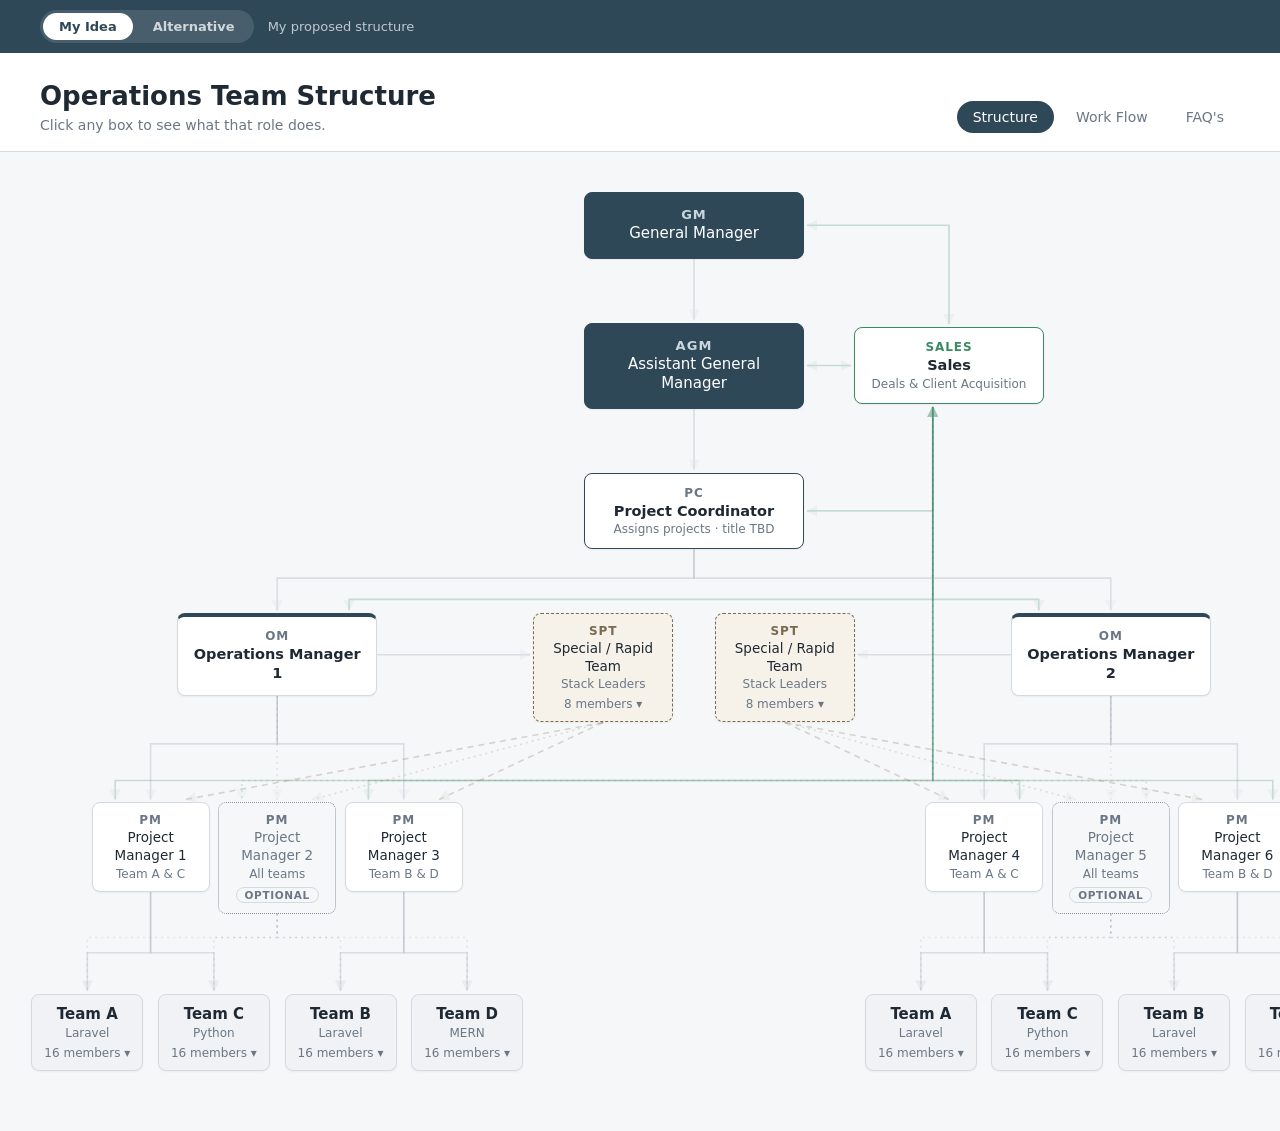
==== commit e42bb5b8: "feat: Add alternative team structure and workflow pages - Introduced new HTML pages for alternative " ====
--- a/index.html
+++ b/index.html
@@ -10,6 +10,14 @@
 
 <body>
 
+  <div class="version-bar">
+    <nav class="version-switch" aria-label="Version">
+      <a href="index.html" class="active" aria-current="true">My Idea</a>
+      <a href="alt-structure.html">Alternative</a>
+    </nav>
+    <span class="version-note">My proposed structure</span>
+  </div>
+
   <header class="page-header">
     <div>
       <h1>Operations Team Structure</h1>
@@ -18,7 +26,6 @@
     <nav class="top-nav" aria-label="Main">
       <ul>
         <li><a href="index.html" class="active" aria-current="page">Structure</a></li>
-        <li><a href="alt-structure.html">Alternative Structure</a></li>
         <li><a href="workflow.html">Work Flow</a></li>
         <li><a href="faq.html">FAQ's</a></li>
       </ul>
@@ -148,8 +155,7 @@
 
 
   <script src="notes.js"></script>
-  <script src="structure.js"></script>
-  <script src="chart.js"></script>
+  <script src="script.js"></script>
 </body>
 
 </html>
--- a/style.css
+++ b/style.css
@@ -42,6 +42,708 @@
   border-radius: 10px;
 }
 
+/* ---------- Alternative structure chart ---------- */
+.alt-chart {
+  position: relative;
+  display: grid;
+  grid-template-columns: repeat(7, minmax(200px, 1fr));
+  grid-template-areas:
+    ".   .   top top .   .   ."
+    "om1 om1 om1 om2 om2 om2 .";
+  row-gap: 56px;
+  column-gap: 14px;
+  align-items: start;
+  min-width: 1500px;
+  max-width: 1800px;
+  margin: 0 auto;
+}
+
+.alt-chart .lines path {
+  opacity: 1;
+}
+
+.anode {
+  position: relative;
+  z-index: 1;
+  display: flex;
+  flex-direction: column;
+  align-items: center;
+  gap: 2px;
+  justify-self: center;
+  padding: 12px;
+  background: var(--surface);
+  border: 1px solid var(--border);
+  border-radius: 8px;
+  box-shadow: 0 1px 2px rgba(0, 0, 0, .05);
+}
+
+.anode--top {
+  width: 240px;
+  padding: 16px;
+  color: #fff;
+  background: var(--accent);
+  border-color: var(--accent);
+}
+
+.anode--top .node-abbr {
+  color: #c9d6df;
+}
+
+.anode--om {
+  width: 220px;
+  border-top: 4px solid var(--accent);
+}
+
+.anode--lead {
+  width: 100%;
+}
+
+.team-card {
+  position: relative;
+  z-index: 1;
+  overflow: hidden;
+  background: var(--surface);
+  border: 1px solid var(--border);
+  border-radius: 8px;
+  box-shadow: 0 1px 2px rgba(0, 0, 0, .05);
+}
+
+.team-card-head {
+  display: flex;
+  justify-content: center;
+  align-items: center;
+  gap: 8px;
+  margin: 0;
+  padding: 9px 10px;
+  font-size: 13px;
+  font-weight: 600;
+  color: #fff;
+}
+
+.team-card--purple .team-card-head {
+  background: #7c4dff;
+}
+
+.team-card--orange .team-card-head {
+  background: #ee4b22;
+}
+
+.team-count {
+  padding: 1px 8px;
+  font-size: 11px;
+  background: rgba(255, 255, 255, .25);
+  border-radius: 999px;
+}
+
+.team-table {
+  width: 100%;
+  border-collapse: collapse;
+  font-size: 11.5px;
+}
+
+.team-table td {
+  padding: 6px 8px;
+  border-top: 1px solid #eef0f3;
+  vertical-align: top;
+}
+
+.team-table td + td {
+  border-left: 1px solid #eef0f3;
+}
+
+.team-table .t-id {
+  color: var(--muted);
+  font-variant-numeric: tabular-nums;
+}
+
+.team-table .row--check td:nth-child(2) {
+  text-decoration: underline dotted #c08a1e;
+  text-underline-offset: 3px;
+}
+
+.team-table .row--teal td {
+  background: #5fd9c9;
+}
+
+.team-table .row--pink td {
+  background: #fcc6c0;
+}
+
+.alt-legend {
+  display: flex;
+  flex-wrap: wrap;
+  gap: 18px;
+  max-width: 1800px;
+  margin: 36px auto 0;
+  padding: 0;
+  list-style: none;
+  font-size: 13px;
+  color: var(--muted);
+}
+
+.alt-legend li {
+  display: flex;
+  align-items: center;
+  gap: 8px;
+}
+
+.swatch {
+  width: 22px;
+  height: 12px;
+  border-radius: 3px;
+}
+
+.swatch--check {
+  height: 0;
+  border-bottom: 2px dotted #c08a1e;
+  border-radius: 0;
+}
+
+.swatch--teal {
+  background: #5fd9c9;
+}
+
+.swatch--pink {
+  background: #fcc6c0;
+}
+
+/* ---------- My Suggestion ---------- */
+.sg-intro {
+  display: grid;
+  grid-template-columns: 1.3fr 1fr;
+  gap: 18px;
+  margin-bottom: 36px;
+}
+
+.sg-points {
+  margin: 0;
+  padding: 18px 22px 18px 38px;
+  font-size: 14px;
+  line-height: 1.8;
+  background: var(--surface);
+  border: 1px solid var(--border);
+  border-radius: 10px;
+}
+
+.sg-summary {
+  display: grid;
+  grid-template-columns: repeat(4, 1fr);
+  gap: 12px;
+}
+
+.sg-stat {
+  display: flex;
+  flex-direction: column;
+  justify-content: center;
+  gap: 4px;
+  padding: 16px;
+  background: var(--surface);
+  border: 1px solid var(--border);
+  border-radius: 10px;
+}
+
+.sg-stat b {
+  font-size: 24px;
+  font-weight: 600;
+}
+
+.sg-stat span {
+  font-size: 12.5px;
+  color: var(--muted);
+}
+
+.sg-stat--hire b {
+  color: #c2410c;
+}
+
+.sg-hire-total {
+  padding: 14px 18px;
+  background: #fff7ed;
+  border: 1px solid #fed7aa;
+  border-radius: 10px;
+}
+
+.sg-hire-total h2 {
+  margin: 0 0 8px;
+  font-size: 13px;
+  font-weight: 700;
+  letter-spacing: .04em;
+  text-transform: uppercase;
+  color: #9a3412;
+}
+
+.sg-hire-total ul,
+.hire ul {
+  display: grid;
+  grid-template-columns: repeat(2, 1fr);
+  gap: 4px 18px;
+  margin: 0;
+  padding: 0;
+  list-style: none;
+  font-size: 13px;
+}
+
+.sg-hire-total li,
+.hire li {
+  display: flex;
+  justify-content: space-between;
+}
+
+.sg-title {
+  display: flex;
+  align-items: center;
+  gap: 10px;
+  margin: 0 0 4px;
+  font-size: 19px;
+  font-weight: 600;
+}
+
+.sg-sub {
+  margin: 0 0 16px;
+  font-size: 14px;
+  color: var(--muted);
+}
+
+.sg-tag {
+  padding: 2px 10px;
+  font-size: 11px;
+  font-weight: 700;
+  letter-spacing: .05em;
+  text-transform: uppercase;
+  color: #fff;
+  background: var(--accent);
+  border-radius: 999px;
+}
+
+.sg-teams {
+  display: grid;
+  grid-template-columns: repeat(auto-fill, minmax(260px, 1fr));
+  gap: 16px;
+  align-items: start;
+  margin-bottom: 40px;
+}
+
+.sg-team {
+  overflow: hidden;
+  background: var(--surface);
+  border: 1px solid var(--border);
+  border-top: 4px solid var(--accent);
+  border-radius: 10px;
+}
+
+.sg-team--extra {
+  border-top-color: var(--line);
+  border-style: dashed;
+  border-top-style: solid;
+}
+
+.sg-team-head {
+  position: relative;
+  padding: 14px 16px 12px;
+  border-bottom: 1px solid var(--border);
+}
+
+.sg-team-head h3 {
+  margin: 2px 0 2px;
+  font-size: 16px;
+  font-weight: 600;
+}
+
+.sg-team-head p {
+  margin: 0;
+  font-size: 12.5px;
+  color: var(--muted);
+}
+
+.sg-fill {
+  position: absolute;
+  top: 14px;
+  right: 14px;
+  padding: 2px 9px;
+  font-size: 11.5px;
+  font-weight: 600;
+  background: var(--accent-soft);
+  border-radius: 999px;
+}
+
+.slot-group {
+  padding: 10px 16px;
+  border-bottom: 1px solid #eef0f3;
+}
+
+.slot-head {
+  display: flex;
+  justify-content: space-between;
+  margin-bottom: 6px;
+  font-size: 12px;
+  font-weight: 700;
+  letter-spacing: .03em;
+  text-transform: uppercase;
+  color: var(--muted);
+}
+
+.slot-count.is-short {
+  color: #c2410c;
+}
+
+.slot-group ul {
+  margin: 0;
+  padding: 0;
+  list-style: none;
+  font-size: 13px;
+}
+
+.slot-group li {
+  display: flex;
+  gap: 10px;
+  padding: 3px 0;
+}
+
+.slot-group .t-id {
+  min-width: 42px;
+  color: var(--muted);
+  font-variant-numeric: tabular-nums;
+}
+
+.slot-empty {
+  margin: 3px 0;
+  padding: 3px 8px !important;
+  font-size: 12px;
+  color: #c2410c;
+  border: 1px dashed #fdba74;
+  border-radius: 6px;
+}
+
+.hire {
+  margin: 0;
+  padding: 10px 16px 12px;
+  font-size: 13px;
+  background: #fff7ed;
+}
+
+.hire summary {
+  display: flex;
+  align-items: center;
+  gap: 8px;
+  font-weight: 600;
+  color: #9a3412;
+  cursor: pointer;
+}
+
+.hire[open] summary {
+  margin-bottom: 8px;
+}
+
+.hire-badge {
+  padding: 0 8px;
+  font-size: 11.5px;
+  color: #fff;
+  background: #ea580c;
+  border-radius: 999px;
+}
+
+.hire--done {
+  color: var(--sales);
+  background: #ecfdf3;
+}
+
+.sg-split {
+  display: grid;
+  grid-template-columns: 1fr 1fr;
+  gap: 24px;
+  align-items: start;
+}
+
+.sg .team-table {
+  font-size: 13px;
+}
+
+/* ---------- Alternative Work Flow ---------- */
+.chain.chain--4 {
+  grid-template-columns: repeat(4, 1fr);
+}
+
+.wf-grid {
+  display: grid;
+  grid-template-columns: repeat(3, 1fr);
+  gap: 16px;
+  margin-top: 28px;
+}
+
+.wf-card {
+  padding: 16px 18px;
+  background: var(--surface);
+  border: 1px solid var(--border);
+  border-top: 3px solid var(--accent);
+  border-radius: 10px;
+}
+
+.wf-card--om {
+  border-top-color: var(--special);
+}
+
+.wf-card h3 {
+  margin: 6px 0 6px;
+  font-size: 15.5px;
+  font-weight: 600;
+}
+
+.wf-card p {
+  margin: 0 0 8px;
+  font-size: 13.5px;
+  line-height: 1.5;
+  color: #475467;
+}
+
+.wf-list,
+.wf-steps {
+  margin: 0;
+  padding-left: 20px;
+  font-size: 13.5px;
+  line-height: 1.7;
+}
+
+.task-example {
+  position: relative;
+  margin: 10px 0;
+  padding: 12px 14px;
+  background: var(--accent-soft);
+  border-radius: 8px;
+}
+
+.task-example-tag {
+  position: absolute;
+  top: -9px;
+  right: 10px;
+  padding: 1px 8px;
+  font-size: 10.5px;
+  font-weight: 700;
+  letter-spacing: .06em;
+  text-transform: uppercase;
+  color: #fff;
+  background: var(--accent);
+  border-radius: 999px;
+}
+
+.task-example p {
+  color: var(--text);
+}
+
+.task-example dl {
+  display: grid;
+  grid-template-columns: auto 1fr;
+  gap: 3px 12px;
+  margin: 0;
+  font-size: 12.5px;
+}
+
+.task-example dt {
+  font-weight: 700;
+}
+
+.task-example dd {
+  margin: 0;
+  color: #475467;
+}
+
+.wf-note {
+  font-style: italic;
+}
+
+/* ---------- My Suggestion: tabs + structure chart ---------- */
+.sg-tabs {
+  display: flex;
+  justify-content: center;
+  gap: 6px;
+  padding: 18px 16px 0;
+}
+
+.sg-tab {
+  padding: 9px 20px;
+  font: inherit;
+  font-size: 14px;
+  font-weight: 600;
+  color: var(--muted);
+  background: var(--surface);
+  border: 1px solid var(--border);
+  border-radius: 999px;
+  cursor: pointer;
+}
+
+.sg-tab:hover,
+.sg-tab:focus-visible {
+  color: var(--text);
+  border-color: var(--accent);
+  outline: none;
+}
+
+.sg-tab.active {
+  color: #fff;
+  background: var(--accent);
+  border-color: var(--accent);
+}
+
+.sg-chart {
+  grid-template-columns: repeat(7, minmax(180px, 1fr));
+  grid-template-areas: none;
+  min-width: 1340px;
+  max-width: 1600px;
+}
+
+.anode--rapid {
+  width: 100%;
+  background: var(--special-soft);
+  border-color: var(--special);
+  border-top: 4px solid var(--special);
+}
+
+.anode--special {
+  width: 100%;
+  background: #f3eeff;
+  border-color: #7c4dff;
+  border-top: 4px solid #7c4dff;
+}
+
+.anode--team {
+  width: 100%;
+  background: var(--accent-soft);
+}
+
+.anode .node-sub {
+  font-size: 12px;
+  color: var(--muted);
+  text-align: center;
+}
+
+.lines path.line--dashed {
+  stroke: var(--special);
+  stroke-dasharray: 6 5;
+}
+
+.lines path.line--special {
+  stroke: #7c4dff;
+}
+
+.sg-chart .lines marker path {
+  fill: var(--line);
+}
+
+.sg-chart .lines marker#sg-arrow-special path {
+  fill: var(--special);
+}
+
+/* Structure boxes are clickable, like My Idea */
+.sg-chart .anode {
+  font: inherit;
+  color: inherit;
+  cursor: pointer;
+  transition: transform .15s, box-shadow .15s, border-color .15s;
+}
+
+.sg-chart .anode--top {
+  color: #fff;
+}
+
+.sg-chart .anode--om {
+  width: 180px;
+}
+
+/* Rapid Teams sit beside their OM, leaving room for the dashed link */
+.sg-chart .anode--rapid {
+  width: 150px;
+}
+
+.sg-chart [data-id="rapid-1"] {
+  justify-self: start;
+}
+
+.sg-chart [data-id="rapid-2"] {
+  justify-self: end;
+}
+
+.sg-chart .anode:hover,
+.sg-chart .anode:focus-visible {
+  transform: translateY(-2px);
+  box-shadow: 0 6px 16px rgba(0, 0, 0, .09);
+  outline: none;
+}
+
+.sg-chart .anode.selected {
+  box-shadow: 0 0 0 3px #b8c7d1;
+}
+
+.sg-chart .lines path.edge {
+  opacity: .55;
+}
+
+.sg-chart.has-selection .lines path.edge {
+  opacity: .12;
+}
+
+.sg-chart .lines path.edge.hover,
+.sg-chart.has-selection .lines path.edge.active {
+  opacity: 1;
+  stroke-width: 2.2;
+}
+
+.rapid-stack {
+  width: 90px;
+  font-weight: 600;
+}
+
+.rapid-open {
+  color: #c2410c;
+  font-style: italic;
+}
+
+.sg-title--spaced {
+  margin-top: 40px;
+  margin-bottom: 12px;
+}
+
+/* ---------- Version switch (My Idea / Alternative) ---------- */
+.version-bar {
+  display: flex;
+  align-items: center;
+  gap: 14px;
+  padding: 10px 40px;
+  background: var(--accent);
+}
+
+.version-switch {
+  display: flex;
+  gap: 4px;
+  padding: 3px;
+  background: rgba(255, 255, 255, .12);
+  border-radius: 999px;
+}
+
+.version-switch a {
+  padding: 6px 16px;
+  font-size: 13px;
+  font-weight: 600;
+  color: rgba(255, 255, 255, .75);
+  text-decoration: none;
+  border-radius: 999px;
+  transition: color .15s, background .15s;
+}
+
+.version-switch a:hover,
+.version-switch a:focus-visible {
+  color: #fff;
+  outline: none;
+}
+
+.version-switch a.active {
+  color: var(--accent);
+  background: #fff;
+}
+
+.version-note {
+  font-size: 13px;
+  color: rgba(255, 255, 255, .7);
+}
+
 /* ---------- Header ---------- */
 .page-header {
   display: flex;
@@ -220,21 +922,6 @@
     "spt om om  om   om   om  om  om om"
     ".   .  pac pac  pall pall pbd pbd ."
     ".   ta ta  tc   tc   tb  tb  td td";
-}
-
-/* Alternative structure: 6 team columns plus one for the Special Team,
-   which hangs straight off the Project Coordinator on the far right. */
-.alt-org {
-  display: grid;
-  grid-template-columns: repeat(6, 1fr) 1.3fr;
-  grid-template-areas:
-    ".   .   top top .   .   .  "
-    "om1 om1 om1 om2 om2 om2 .  "
-    "p1  p2  p3  p4  p5  p6  .  "
-    "t1  t2  t3  t4  t5  t6  spt";
-  row-gap: 64px;
-  align-items: start;
-  justify-items: center;
 }
 
 /* ---------- Boxes ---------- */
@@ -1054,11 +1741,29 @@
   }
 
   .flow2,
-  .rules {
+  .rules,
+  .wf-grid,
+  .chain--4 {
     grid-template-columns: 1fr;
   }
 
   .flow {
     padding: 20px 16px 24px;
   }
-}
+
+  .sg-intro,
+  .sg-split,
+  .sg-summary {
+    grid-template-columns: 1fr 1fr;
+  }
+
+  .sg-intro,
+  .sg-split {
+    grid-template-columns: 1fr;
+  }
+
+  .version-bar {
+    flex-wrap: wrap;
+    padding: 10px 16px;
+  }
+}
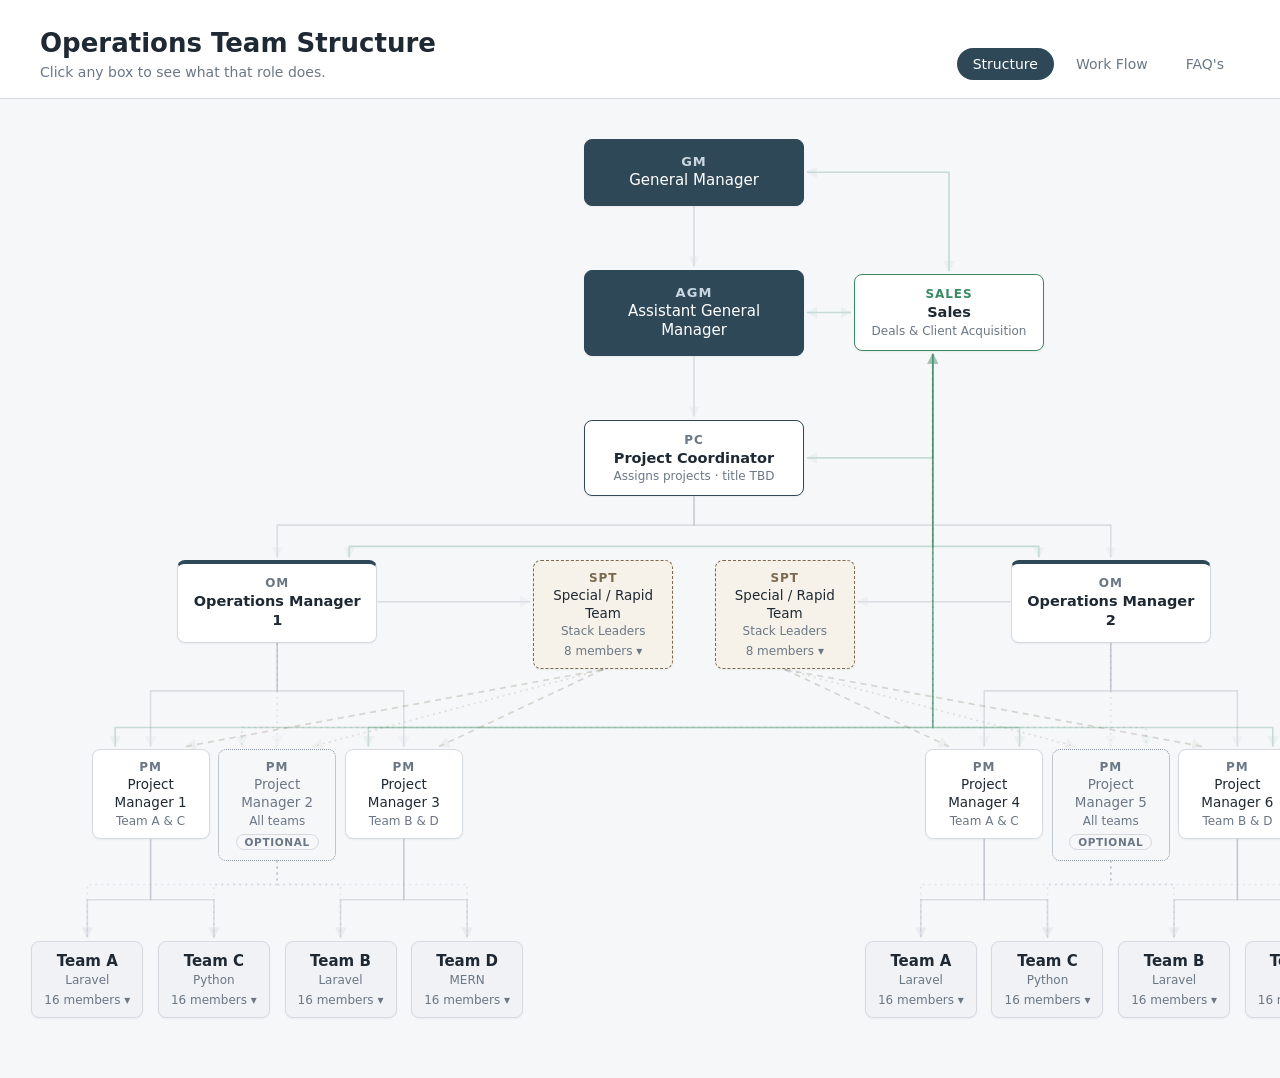
==== commit 7a9b42b9: "feat: Remove alternative structure and version navigation from index and FAQ pages" ====
--- a/index.html
+++ b/index.html
@@ -9,14 +9,6 @@
 </head>
 
 <body>
-
-  <div class="version-bar">
-    <nav class="version-switch" aria-label="Version">
-      <a href="index.html" class="active" aria-current="true">My Idea</a>
-      <a href="alt-structure.html">Alternative</a>
-    </nav>
-    <span class="version-note">My proposed structure</span>
-  </div>
 
   <header class="page-header">
     <div>
@@ -154,7 +146,6 @@
   </main>
 
 
-  <script src="notes.js"></script>
   <script src="script.js"></script>
 </body>
 
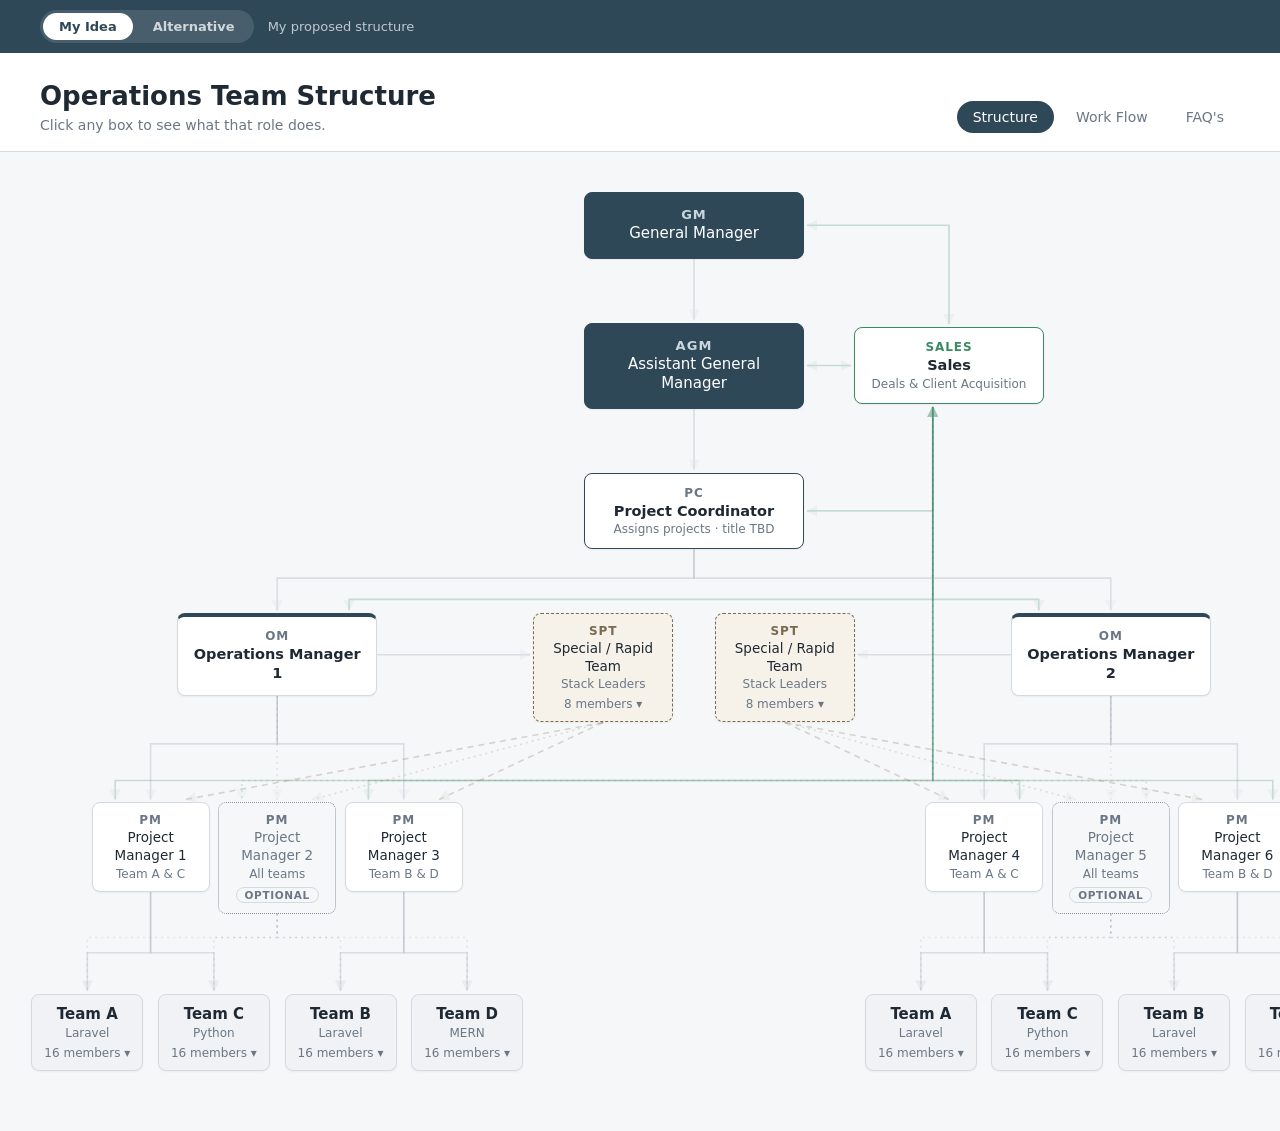
==== commit fa408ff4: "feat: Add alternative structure, workflow, and FAQ pages; update suggestions and styles" ====
--- a/index.html
+++ b/index.html
@@ -9,6 +9,14 @@
 </head>
 
 <body>
+
+  <div class="version-bar">
+    <nav class="version-switch" aria-label="Version">
+      <a href="index.html" class="active" aria-current="true">My Idea</a>
+      <a href="alt-structure.html">Alternative</a>
+    </nav>
+    <span class="version-note">My proposed structure</span>
+  </div>
 
   <header class="page-header">
     <div>
@@ -146,6 +154,7 @@
   </main>
 
 
+  <script src="notes.js"></script>
   <script src="script.js"></script>
 </body>
 
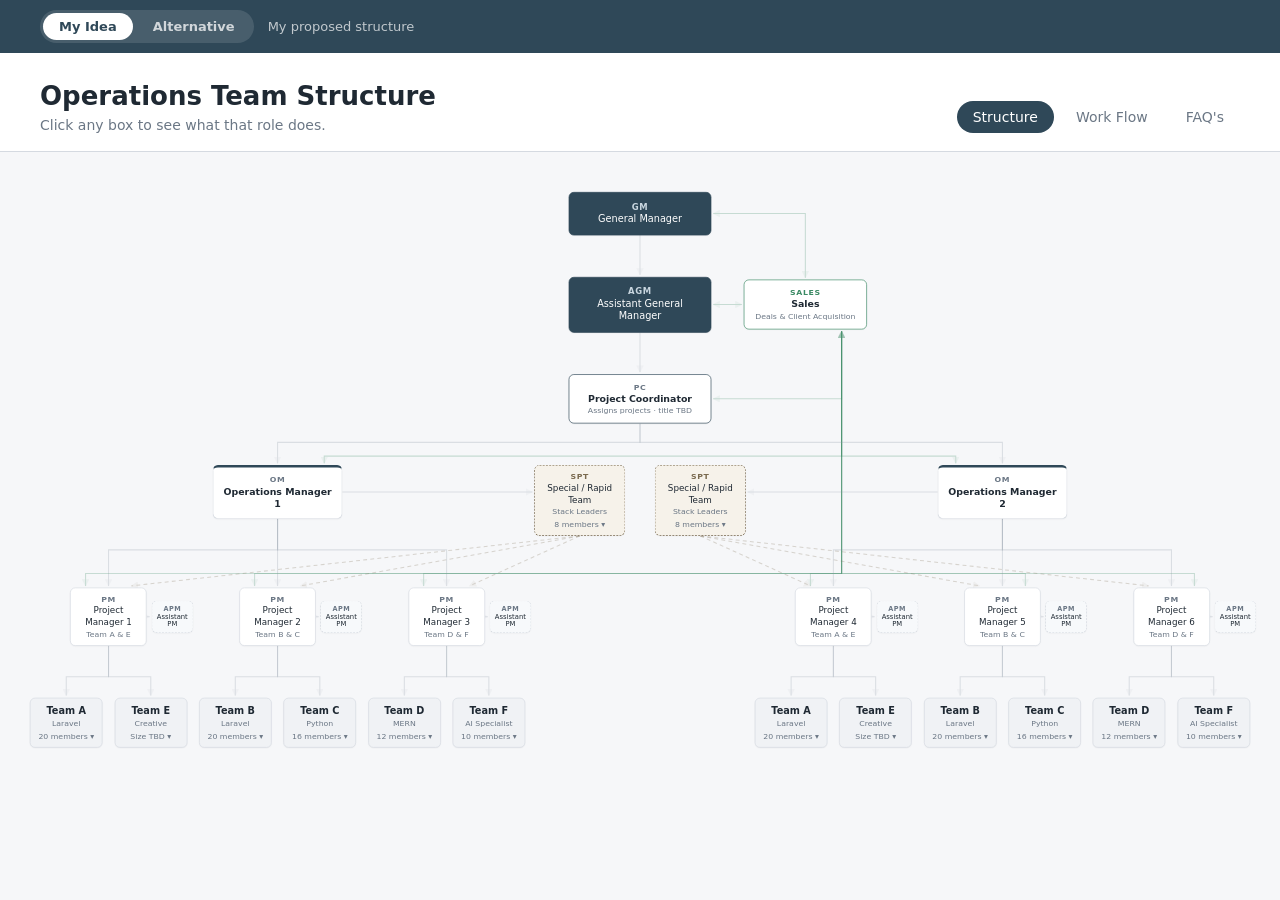
==== commit 005e23d2: "feat: Update project roles and workflows; add Assistant PM role and enhance workflow documentation" ====
--- a/index.html
+++ b/index.html
@@ -81,31 +81,45 @@
             <span class="node-meta"></span>
           </button>
 
-          <button class="node node--pm" data-id="pm-1ac" style="grid-area: pac">
+          <button class="node node--pm" data-id="pm-1ae" style="grid-area: p1">
             <span class="node-abbr">PM</span><span class="node-title">Project Manager 1</span>
-            <span class="node-sub">Team A &amp; C</span>
+            <span class="node-sub">Team A &amp; E</span>
           </button>
-          <button class="node node--pm node--optional" data-id="pm-1all" style="grid-area: pall">
+          <button class="node node--apm" data-id="apm-1ae" style="grid-area: p1">
+            <span class="node-abbr">APM</span><span class="node-title">Assistant PM</span>
+          </button>
+          <button class="node node--pm" data-id="pm-1bc" style="grid-area: p2">
             <span class="node-abbr">PM</span><span class="node-title">Project Manager 2</span>
-            <span class="node-sub">All teams</span>
-            <span class="node-tag">Optional</span>
+            <span class="node-sub">Team B &amp; C</span>
           </button>
-          <button class="node node--pm" data-id="pm-1bd" style="grid-area: pbd">
+          <button class="node node--apm" data-id="apm-1bc" style="grid-area: p2">
+            <span class="node-abbr">APM</span><span class="node-title">Assistant PM</span>
+          </button>
+          <button class="node node--pm" data-id="pm-1df" style="grid-area: p3">
             <span class="node-abbr">PM</span><span class="node-title">Project Manager 3</span>
-            <span class="node-sub">Team B &amp; D</span>
+            <span class="node-sub">Team D &amp; F</span>
+          </button>
+          <button class="node node--apm" data-id="apm-1df" style="grid-area: p3">
+            <span class="node-abbr">APM</span><span class="node-title">Assistant PM</span>
           </button>
 
           <button class="node node--team" data-id="team-1a" style="grid-area: ta">
             <span class="node-title">Team A</span><span class="node-sub">Laravel</span><span class="node-meta"></span>
           </button>
-          <button class="node node--team" data-id="team-1c" style="grid-area: tc">
-            <span class="node-title">Team C</span><span class="node-sub">Python</span><span class="node-meta"></span>
+          <button class="node node--team" data-id="team-1e" style="grid-area: te">
+            <span class="node-title">Team E</span><span class="node-sub">Creative</span><span class="node-meta"></span>
           </button>
           <button class="node node--team" data-id="team-1b" style="grid-area: tb">
             <span class="node-title">Team B</span><span class="node-sub">Laravel</span><span class="node-meta"></span>
           </button>
+          <button class="node node--team" data-id="team-1c" style="grid-area: tc">
+            <span class="node-title">Team C</span><span class="node-sub">Python</span><span class="node-meta"></span>
+          </button>
           <button class="node node--team" data-id="team-1d" style="grid-area: td">
             <span class="node-title">Team D</span><span class="node-sub">MERN</span><span class="node-meta"></span>
+          </button>
+          <button class="node node--team" data-id="team-1f" style="grid-area: tf">
+            <span class="node-title">Team F</span><span class="node-sub">AI Specialist</span><span class="node-meta"></span>
           </button>
         </section>
 
@@ -122,31 +136,45 @@
             <span class="node-meta"></span>
           </button>
 
-          <button class="node node--pm" data-id="pm-2ac" style="grid-area: pac">
+          <button class="node node--pm" data-id="pm-2ae" style="grid-area: p1">
             <span class="node-abbr">PM</span><span class="node-title">Project Manager 4</span>
-            <span class="node-sub">Team A &amp; C</span>
+            <span class="node-sub">Team A &amp; E</span>
           </button>
-          <button class="node node--pm node--optional" data-id="pm-2all" style="grid-area: pall">
+          <button class="node node--apm" data-id="apm-2ae" style="grid-area: p1">
+            <span class="node-abbr">APM</span><span class="node-title">Assistant PM</span>
+          </button>
+          <button class="node node--pm" data-id="pm-2bc" style="grid-area: p2">
             <span class="node-abbr">PM</span><span class="node-title">Project Manager 5</span>
-            <span class="node-sub">All teams</span>
-            <span class="node-tag">Optional</span>
+            <span class="node-sub">Team B &amp; C</span>
           </button>
-          <button class="node node--pm" data-id="pm-2bd" style="grid-area: pbd">
+          <button class="node node--apm" data-id="apm-2bc" style="grid-area: p2">
+            <span class="node-abbr">APM</span><span class="node-title">Assistant PM</span>
+          </button>
+          <button class="node node--pm" data-id="pm-2df" style="grid-area: p3">
             <span class="node-abbr">PM</span><span class="node-title">Project Manager 6</span>
-            <span class="node-sub">Team B &amp; D</span>
+            <span class="node-sub">Team D &amp; F</span>
+          </button>
+          <button class="node node--apm" data-id="apm-2df" style="grid-area: p3">
+            <span class="node-abbr">APM</span><span class="node-title">Assistant PM</span>
           </button>
 
           <button class="node node--team" data-id="team-2a" style="grid-area: ta">
             <span class="node-title">Team A</span><span class="node-sub">Laravel</span><span class="node-meta"></span>
           </button>
-          <button class="node node--team" data-id="team-2c" style="grid-area: tc">
-            <span class="node-title">Team C</span><span class="node-sub">Python</span><span class="node-meta"></span>
+          <button class="node node--team" data-id="team-2e" style="grid-area: te">
+            <span class="node-title">Team E</span><span class="node-sub">Creative</span><span class="node-meta"></span>
           </button>
           <button class="node node--team" data-id="team-2b" style="grid-area: tb">
             <span class="node-title">Team B</span><span class="node-sub">Laravel</span><span class="node-meta"></span>
           </button>
+          <button class="node node--team" data-id="team-2c" style="grid-area: tc">
+            <span class="node-title">Team C</span><span class="node-sub">Python</span><span class="node-meta"></span>
+          </button>
           <button class="node node--team" data-id="team-2d" style="grid-area: td">
             <span class="node-title">Team D</span><span class="node-sub">MERN</span><span class="node-meta"></span>
+          </button>
+          <button class="node node--team" data-id="team-2f" style="grid-area: tf">
+            <span class="node-title">Team F</span><span class="node-sub">AI Specialist</span><span class="node-meta"></span>
           </button>
         </section>
       </div>
--- a/style.css
+++ b/style.css
@@ -49,6 +49,7 @@
   grid-template-columns: repeat(7, minmax(200px, 1fr));
   grid-template-areas:
     ".   .   top top .   .   ."
+    ".   .   agm agm .   .   ."
     "om1 om1 om1 om2 om2 om2 .";
   row-gap: 56px;
   column-gap: 14px;
@@ -456,6 +457,140 @@
 
 .sg .team-table {
   font-size: 13px;
+}
+
+/* ---------- FAQ ---------- */
+.faq {
+  display: flex;
+  flex-direction: column;
+  gap: 12px;
+}
+
+.faq-item {
+  background: var(--surface);
+  border: 1px solid var(--border);
+  border-radius: 10px;
+  overflow: hidden;
+}
+
+.faq-item[open] {
+  border-color: var(--accent);
+  box-shadow: 0 4px 14px rgba(0, 0, 0, .06);
+}
+
+.faq-item summary {
+  display: flex;
+  align-items: center;
+  gap: 14px;
+  padding: 16px 20px;
+  cursor: pointer;
+  list-style: none;
+}
+
+.faq-item summary::-webkit-details-marker {
+  display: none;
+}
+
+.faq-item summary::after {
+  content: "+";
+  margin-left: auto;
+  font-size: 22px;
+  font-weight: 300;
+  color: var(--muted);
+}
+
+.faq-item[open] summary::after {
+  content: "\2212";
+}
+
+.faq-num {
+  display: grid;
+  place-items: center;
+  flex: none;
+  width: 28px;
+  height: 28px;
+  font-size: 13px;
+  font-weight: 700;
+  color: #fff;
+  background: var(--accent);
+  border-radius: 50%;
+}
+
+.faq-q {
+  font-size: 16px;
+  font-weight: 600;
+}
+
+.faq-a {
+  padding: 0 20px 20px 62px;
+  font-size: 14px;
+  line-height: 1.6;
+  color: #475467;
+}
+
+.faq-a p {
+  margin: 0 0 12px;
+}
+
+.faq-points {
+  display: grid;
+  grid-template-columns: 1fr 1fr;
+  gap: 10px;
+  margin: 0 0 12px;
+  padding: 0;
+  list-style: none;
+}
+
+.faq-points > li {
+  display: flex;
+  flex-direction: column;
+  gap: 4px;
+  padding: 12px 14px;
+  background: var(--special-soft);
+  border-left: 3px solid var(--special);
+  border-radius: 6px;
+}
+
+.faq-points b {
+  color: var(--text);
+}
+
+.faq-tasks {
+  margin: 4px 0 0;
+  padding: 0;
+  list-style: none;
+}
+
+.faq-tasks li {
+  position: relative;
+  padding: 3px 0 3px 22px;
+}
+
+.faq-tasks li::before {
+  content: "\2713";
+  position: absolute;
+  left: 0;
+  font-weight: 700;
+  color: var(--special);
+}
+
+.faq-note {
+  font-style: italic;
+}
+
+.faq-a a {
+  font-weight: 600;
+  color: var(--accent);
+}
+
+@media (max-width: 700px) {
+  .faq-a {
+    padding-left: 20px;
+  }
+
+  .faq-points {
+    grid-template-columns: 1fr;
+  }
 }
 
 /* ---------- Alternative Work Flow ---------- */
@@ -550,6 +685,181 @@
   font-style: italic;
 }
 
+.wf-card a {
+  font-weight: 600;
+  color: var(--accent);
+}
+
+.kpi-compare {
+  display: grid;
+  grid-template-columns: 1fr 1fr;
+  gap: 16px;
+  margin-bottom: 28px;
+}
+
+.kpi-card {
+  position: relative;
+  padding: 18px 20px 16px;
+  background: var(--surface);
+  border: 1px solid var(--border);
+  border-radius: 10px;
+}
+
+.kpi-card--now {
+  background: #fdf4f3;
+  border-color: #f3c7c0;
+}
+
+.kpi-card--new {
+  background: #eefaf3;
+  border-color: #a9dcbf;
+}
+
+.kpi-tag {
+  display: inline-block;
+  padding: 2px 10px;
+  font-size: 11px;
+  font-weight: 700;
+  letter-spacing: .06em;
+  text-transform: uppercase;
+  color: #fff;
+  border-radius: 999px;
+}
+
+.kpi-card--now .kpi-tag {
+  background: #c2410c;
+}
+
+.kpi-card--new .kpi-tag {
+  background: var(--sales);
+}
+
+.kpi-card h3 {
+  margin: 8px 0 4px;
+  font-size: 15.5px;
+  font-weight: 600;
+}
+
+.kpi-card p {
+  margin: 0 0 8px;
+  font-size: 13.5px;
+  color: #475467;
+}
+
+.rules a {
+  font-weight: 600;
+  color: var(--accent);
+}
+
+.wf-grid.wf-grid--4 {
+  grid-template-columns: repeat(4, 1fr);
+  margin-top: 12px;
+  margin-bottom: 20px;
+}
+
+.wf-subtitle {
+  margin: 28px 0 0;
+  font-size: 13px;
+  font-weight: 700;
+  letter-spacing: .05em;
+  text-transform: uppercase;
+  color: var(--muted);
+}
+
+.wf-card--dev {
+  border-top-color: var(--line);
+}
+
+.wf-card--pc {
+  border-top-color: var(--sales);
+}
+
+.wf-grid.wf-grid--2 {
+  grid-template-columns: 1fr 1fr;
+  margin-bottom: 28px;
+}
+
+.load-list {
+  display: flex;
+  flex-direction: column;
+  gap: 10px;
+  margin: 12px 0 8px;
+  padding: 0;
+  list-style: none;
+  font-size: 13px;
+}
+
+.load-row {
+  display: grid;
+  grid-template-columns: 76px 1fr 44px;
+  align-items: center;
+  gap: 10px;
+}
+
+.load-row b {
+  text-align: right;
+  font-variant-numeric: tabular-nums;
+}
+
+/* Track shows 0–200%; the line in the middle is 100% (full load) */
+.load-bar {
+  position: relative;
+  height: 10px;
+  background: #eef0f3;
+  border-radius: 999px;
+}
+
+.load-bar::after {
+  content: "";
+  position: absolute;
+  top: -4px;
+  bottom: -4px;
+  left: 50%;
+  border-left: 2px dashed var(--line);
+}
+
+.load-bar i {
+  display: block;
+  height: 100%;
+  background: var(--line);
+  border-radius: 999px;
+}
+
+.load--low .load-bar i,
+.load--low b {
+  background: var(--sales);
+}
+
+.load--low b {
+  background: none;
+  color: var(--sales);
+}
+
+.load--high .load-bar i {
+  background: #d97706;
+}
+
+.load--over .load-bar i {
+  background: #dc2626;
+}
+
+.load--over b {
+  color: #dc2626;
+}
+
+.load-legend {
+  display: flex;
+  align-items: center;
+  gap: 8px;
+  font-size: 12px !important;
+}
+
+.load-cap {
+  width: 0;
+  height: 14px;
+  border-left: 2px dashed var(--line);
+}
+
 /* ---------- My Suggestion: tabs + structure chart ---------- */
 .sg-tabs {
   display: flex;
@@ -808,9 +1118,11 @@
 
 .chart {
   position: relative;
-  min-width: 1340px;
-  max-width: 1600px;
+  min-width: 1900px;
+  max-width: 2200px;
   margin: 0 auto;
+  /* scaled down by script.js to fit the screen width */
+  transform-origin: top left;
 }
 
 .lines {
@@ -896,10 +1208,12 @@
   display: grid;
   grid-template-columns: 1fr 1fr;
   gap: 36px;
-}
-
-/* Each side uses 8 narrow columns (every team takes 2) plus one column
-   for its Special Team, which sits on the inner side next to the OM. */
+  /* opening a team on one side must not stretch the other side */
+  align-items: start;
+}
+
+/* Each side uses 12 narrow columns (every team takes 2, every PM 4) plus
+   one column for its Special Team, which sits on the inner side next to the OM. */
 .side {
   display: grid;
   row-gap: 80px;
@@ -909,19 +1223,19 @@
 }
 
 .side--1 {
-  grid-template-columns: repeat(8, 1fr) 2.3fr;
+  grid-template-columns: repeat(12, 1fr) 2.3fr;
   grid-template-areas:
-    "om om om  om   om   om  om om spt"
-    ".  pac pac pall pall pbd pbd . ."
-    "ta ta tc  tc   tb   tb  td td .";
+    "om om om om om om om om om om om om spt"
+    "p1 p1 p1 p1 p2 p2 p2 p2 p3 p3 p3 p3 ."
+    "ta ta te te tb tb tc tc td td tf tf .";
 }
 
 .side--2 {
-  grid-template-columns: 2.3fr repeat(8, 1fr);
+  grid-template-columns: 2.3fr repeat(12, 1fr);
   grid-template-areas:
-    "spt om om  om   om   om  om  om om"
-    ".   .  pac pac  pall pall pbd pbd ."
-    ".   ta ta  tc   tc   tb  tb  td td";
+    "spt om om om om om om om om om om om om"
+    ".   p1 p1 p1 p1 p2 p2 p2 p2 p3 p3 p3 p3"
+    ".   ta ta te te tb tb tc tc td td tf tf";
 }
 
 /* ---------- Boxes ---------- */
@@ -1021,6 +1335,26 @@
 .node--pm {
   width: 118px;
   padding: 10px 6px;
+}
+
+/* Assistant PM: small box sharing the PM's grid area, on its right */
+.node--apm {
+  justify-self: end;
+  align-self: center;
+  width: 64px;
+  padding: 6px 4px;
+  gap: 0;
+  background: #f7f9fb;
+  border-style: dashed;
+}
+
+.node--apm .node-abbr {
+  font-size: 10px;
+}
+
+.node--apm .node-title {
+  font-size: 10.5px;
+  line-height: 1.2;
 }
 
 .node--team {
@@ -1743,6 +2077,9 @@
   .flow2,
   .rules,
   .wf-grid,
+  .wf-grid.wf-grid--2,
+  .wf-grid.wf-grid--4,
+  .kpi-compare,
   .chain--4 {
     grid-template-columns: 1fr;
   }
